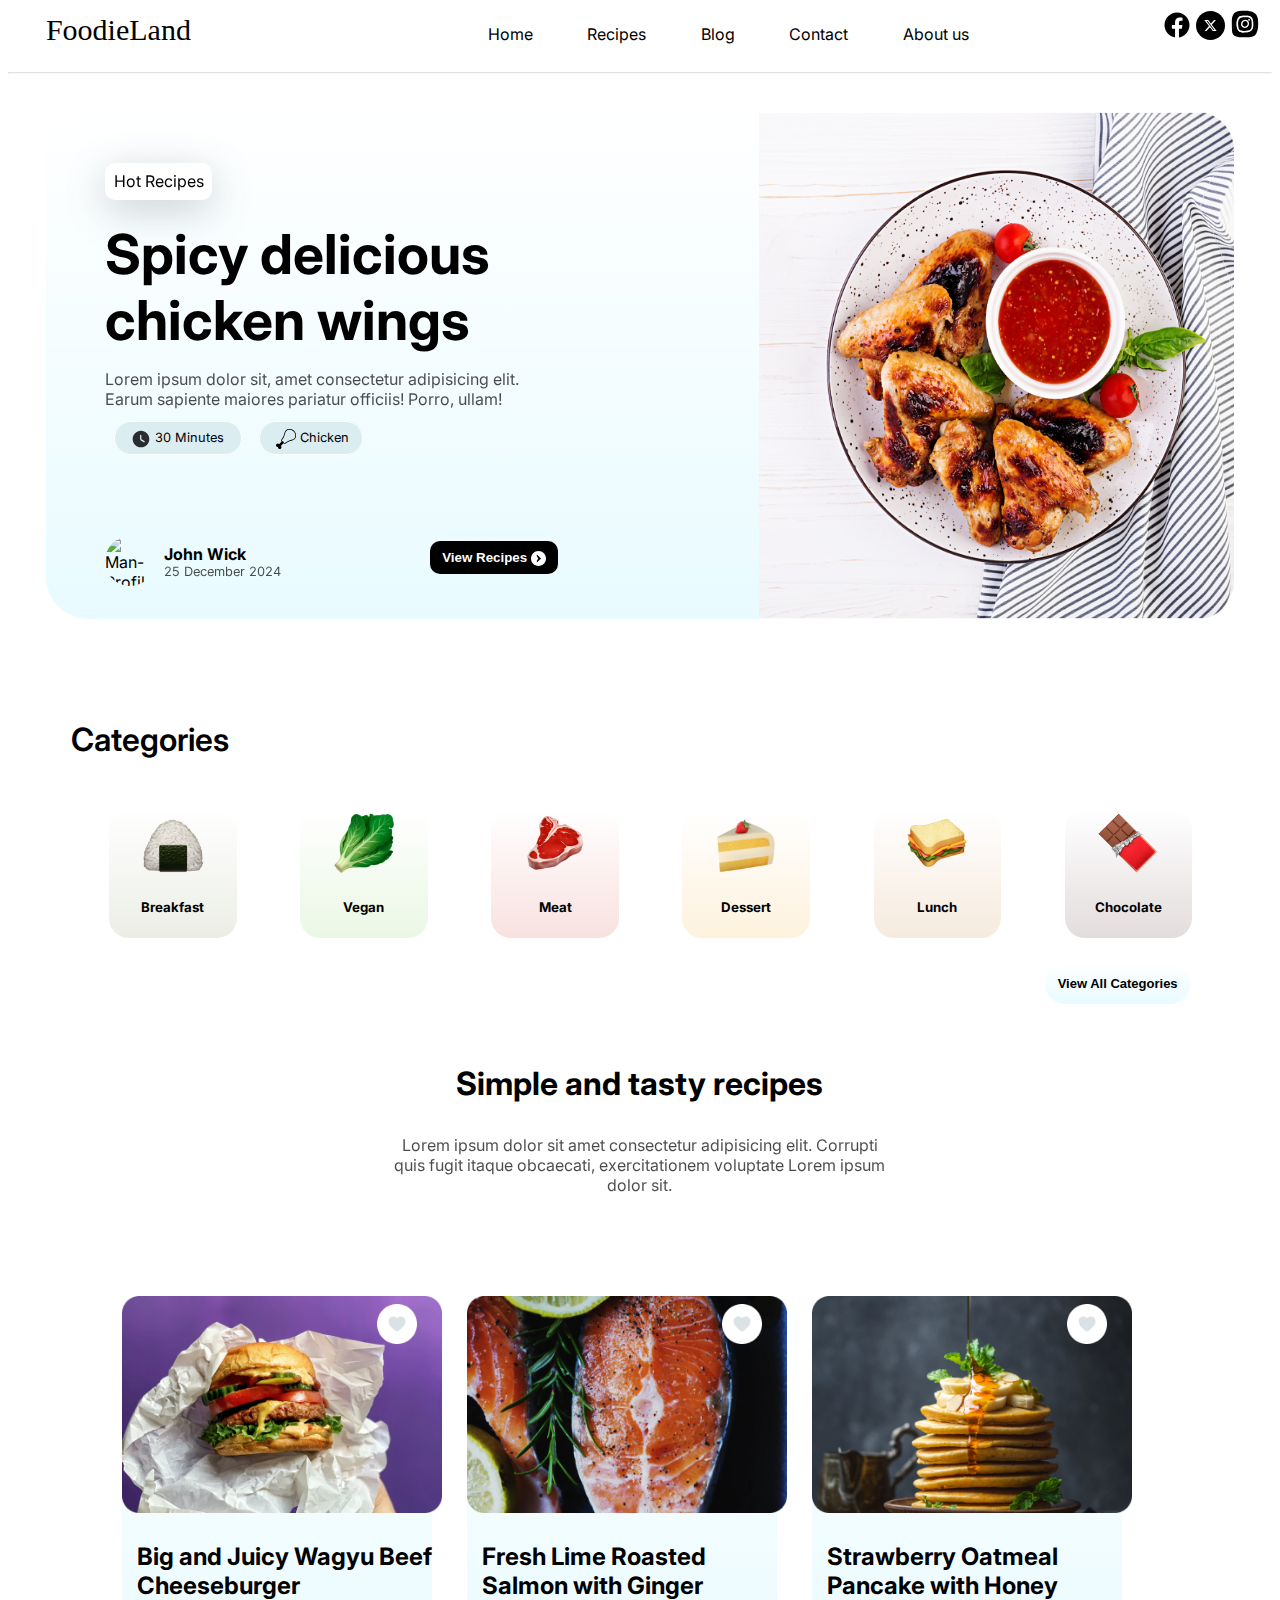
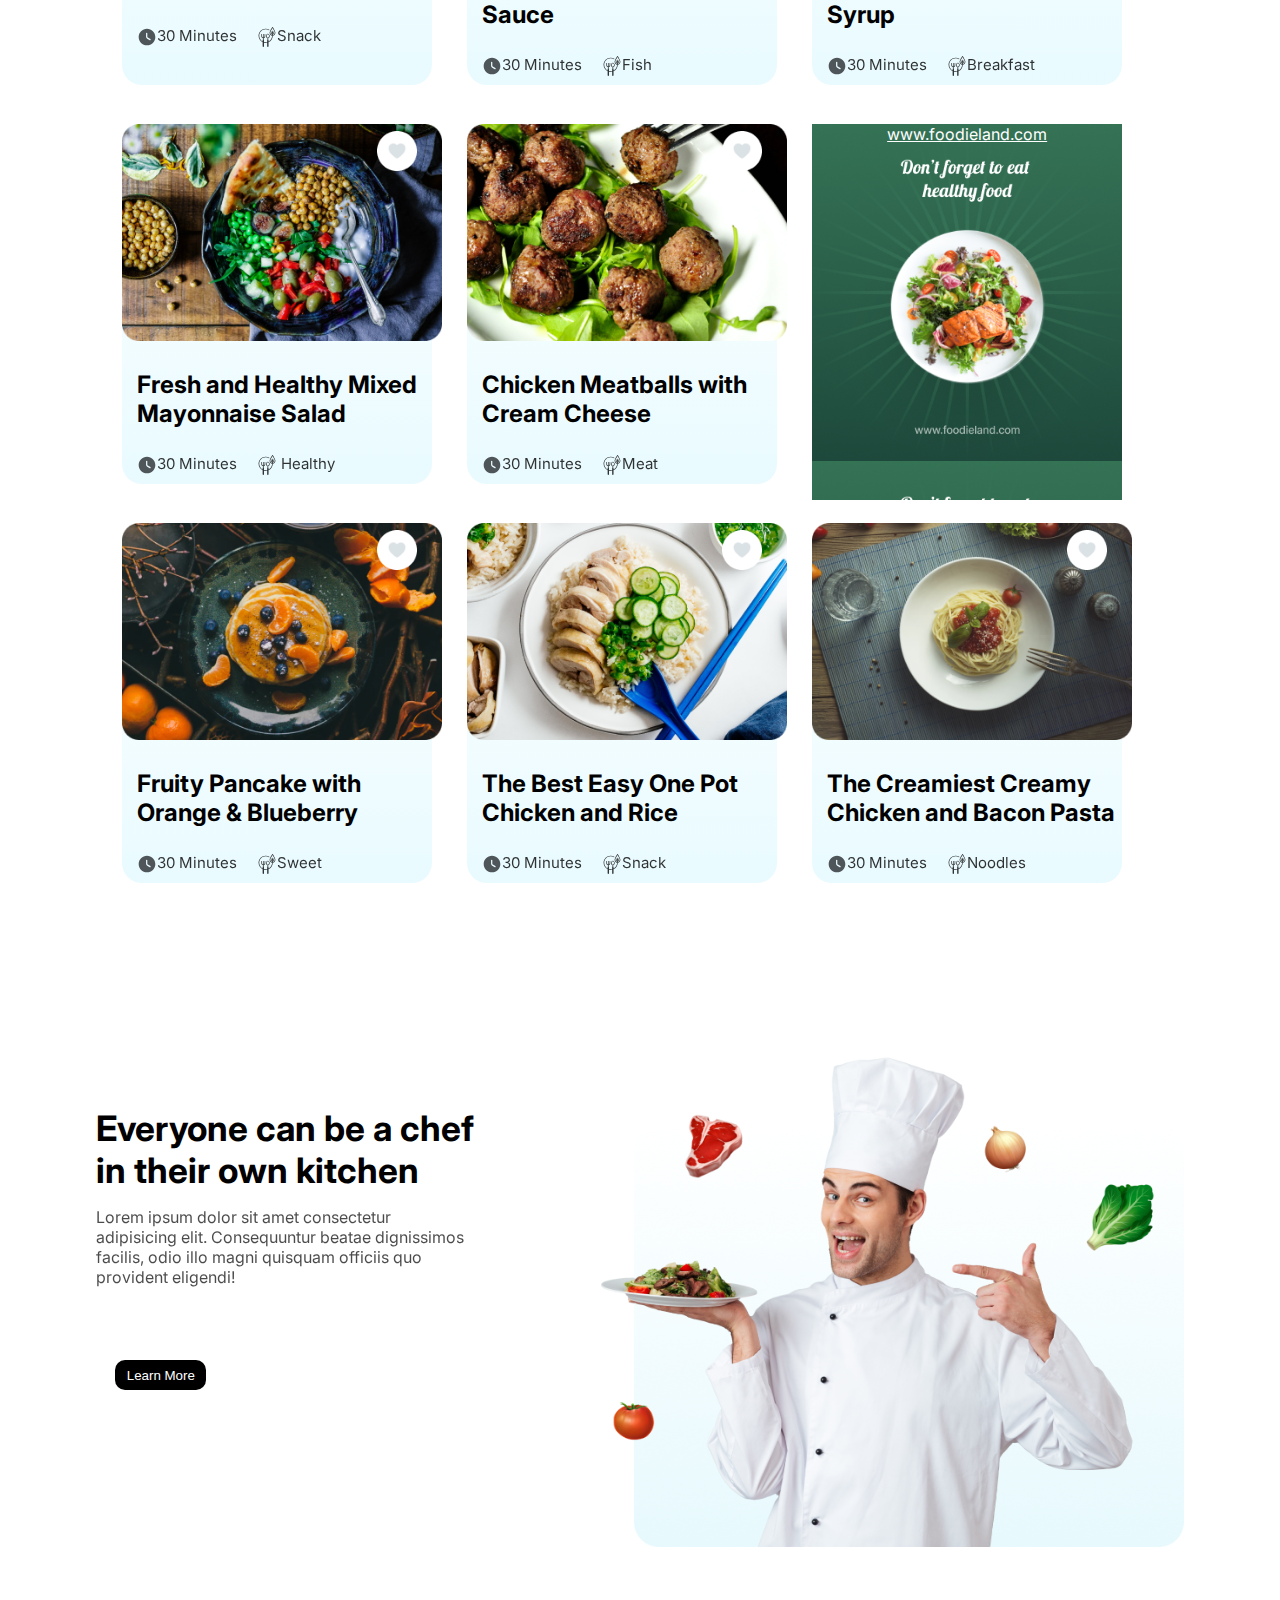
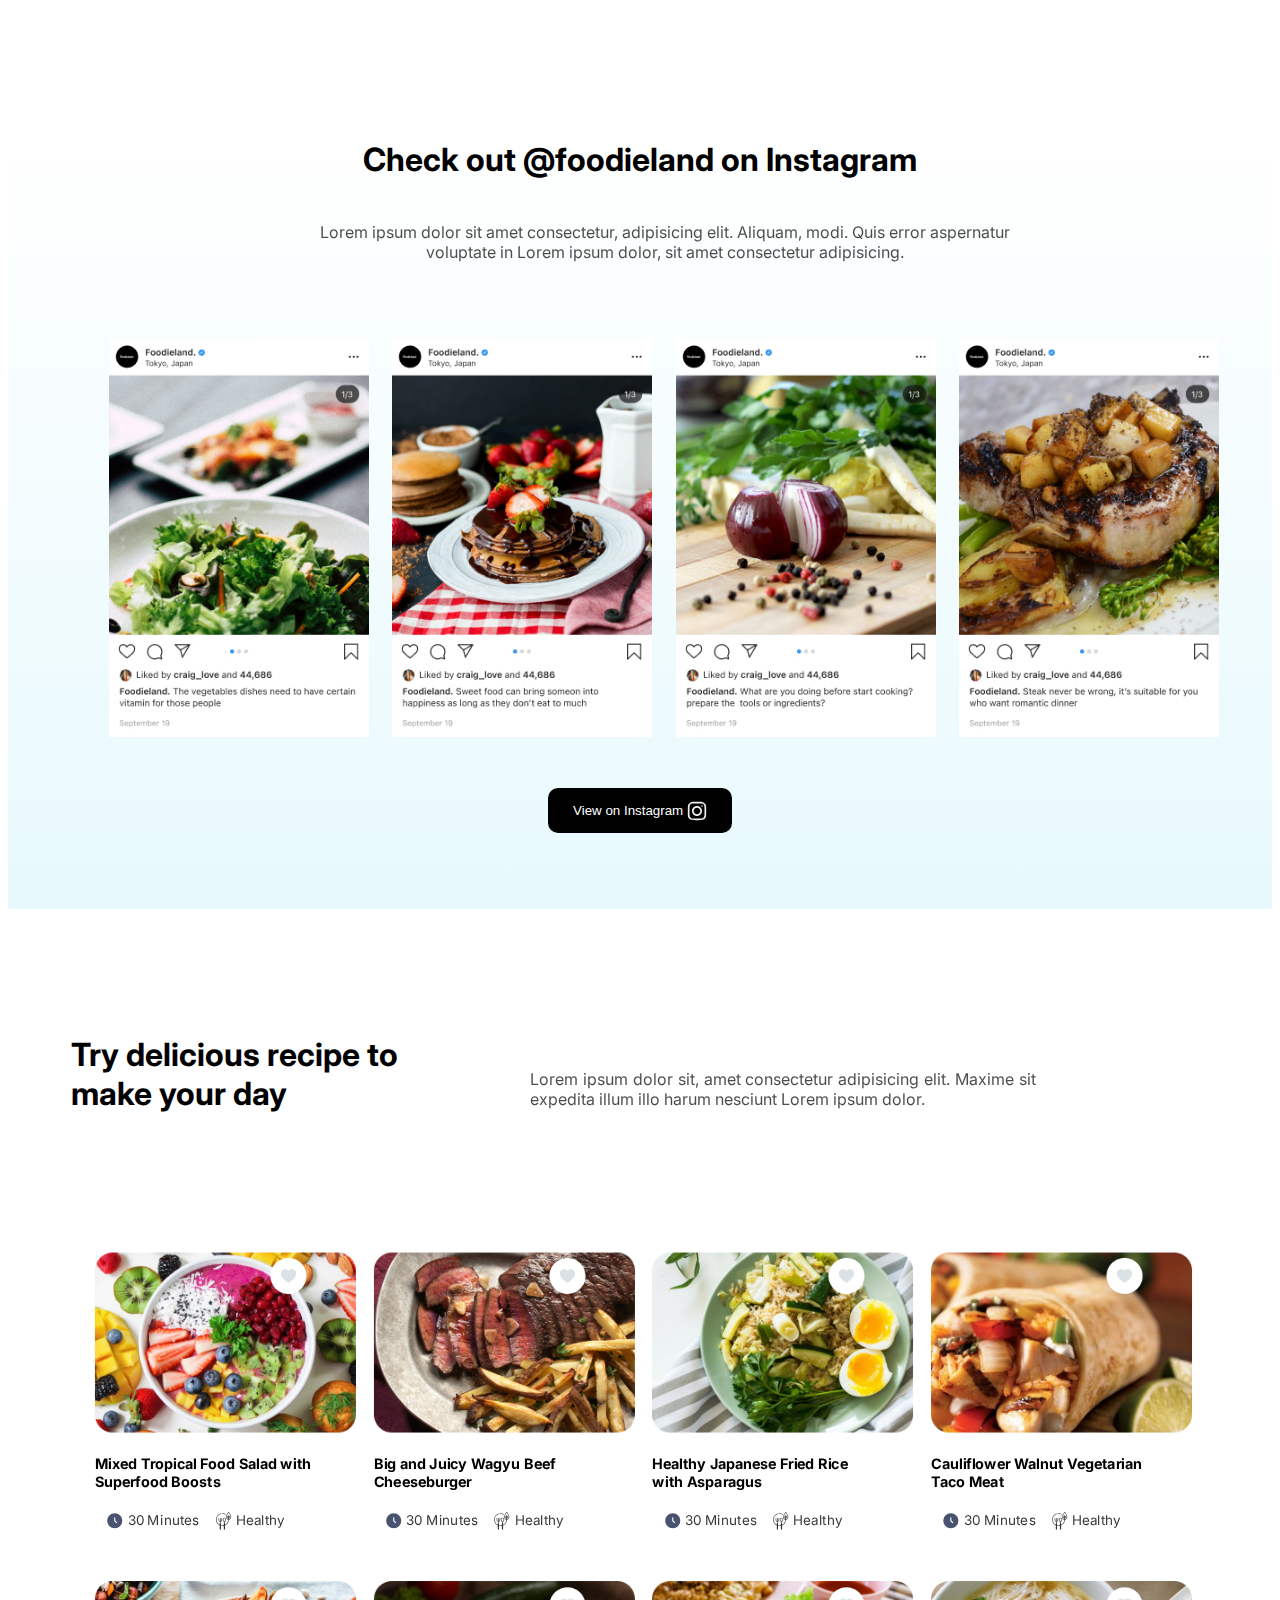
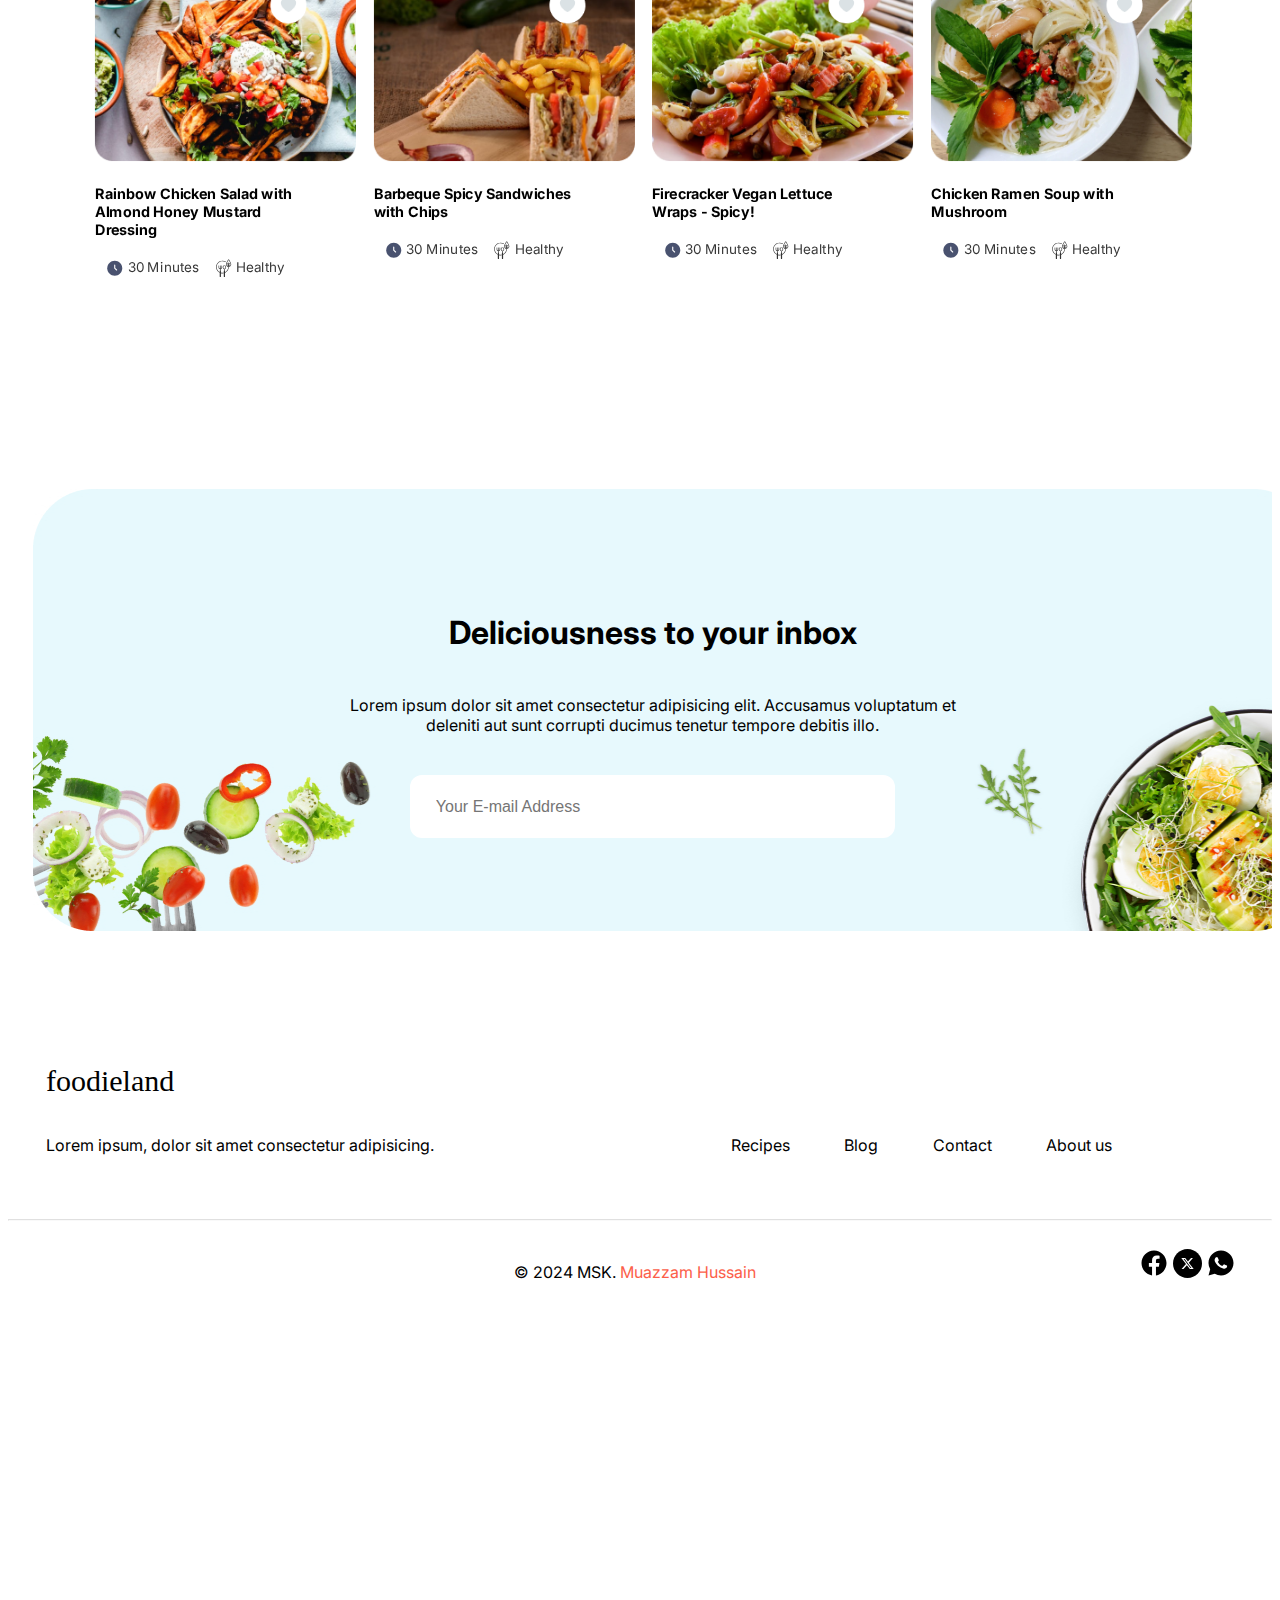
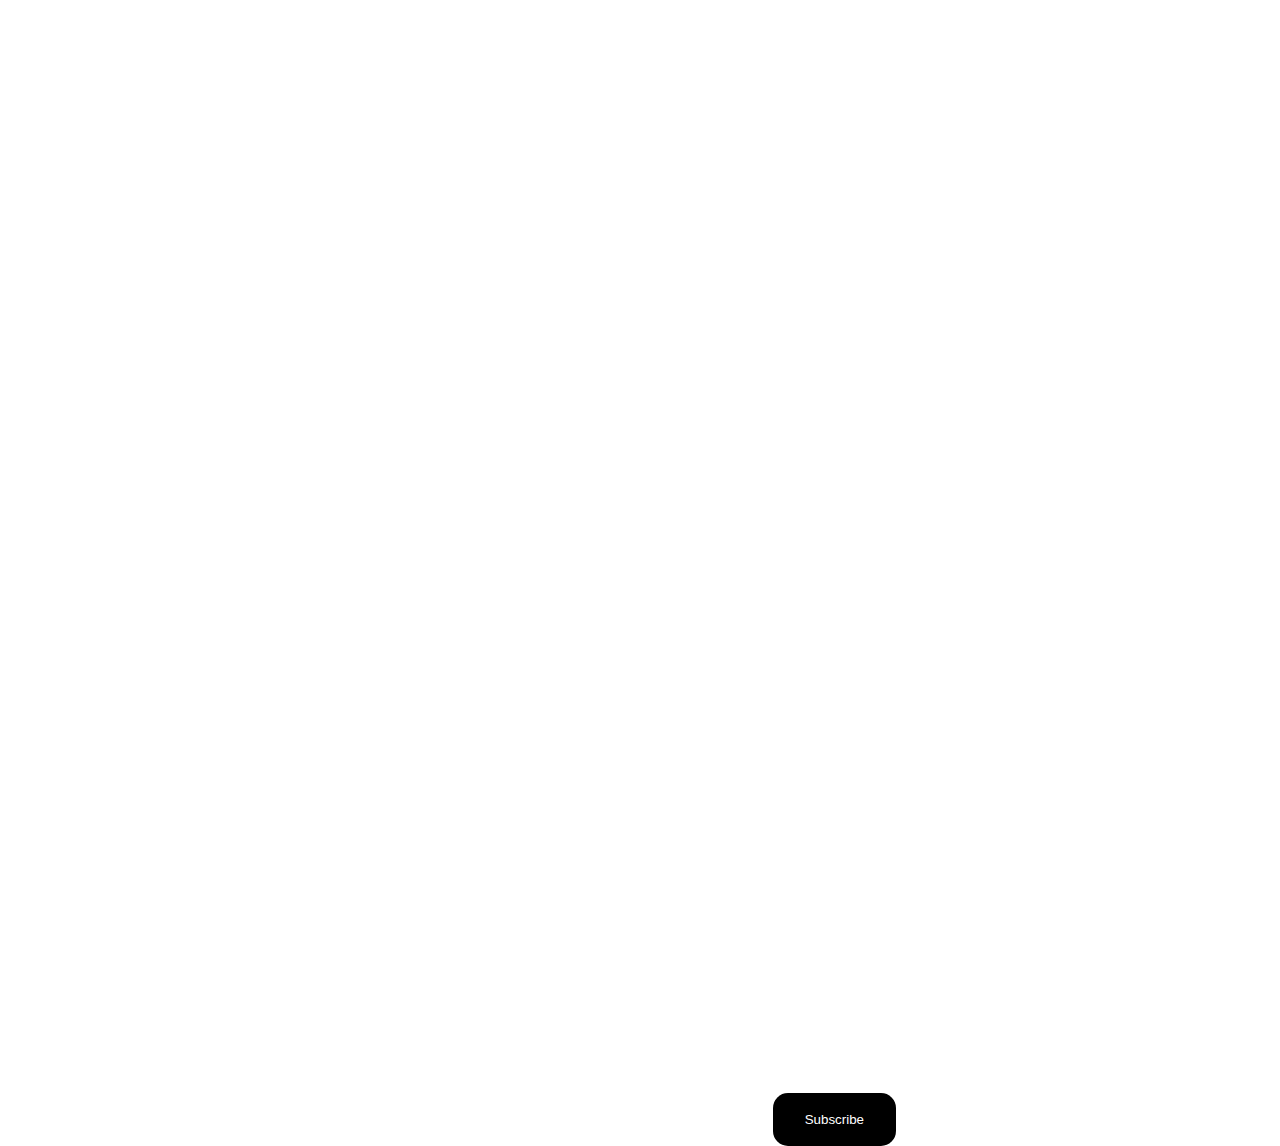
==== index.html @ b5e33d97 "Initial commit" ====
<!DOCTYPE html>
<html lang="en">
  <head>
    <meta charset="UTF-8" />
    <meta name="viewport" content="width=device-width, initial-scale=1.0" />
    <link rel="apple-touch-icon" sizes="180x180" href="Images/apple-touch-icon.png">
    <link rel="icon" type="image/png" sizes="32x32" href="Images/favicon-32x32.png">
    <link rel="icon" type="image/png" sizes="16x16" href="Images/favicon-16x16.png">
    <link rel="manifest" href="Images/site.webmanifest">
    <link rel="shortcut icon" href="Images/andro" type="image/x-icon">
    <link href="https://fonts.googleapis.com/css2?family=Inter:wght@400;700&display=swap" rel="stylesheet">
    <link rel="stylesheet" href="style.css" />
    <title>Foodie Land</title>
  </head>  
  <body>
    <header>
      <h3 class="webname">FoodieLand</h3>
      <nav>
        <ul>
          <li><a href="#">Home</a></li>
          <li><a href="#Recipes">Recipes</a></li>
          <li><a href="Blog">Blog</a></li>
          <li><a href="Contact">Contact</a></li>
          <li><a href="About">About us</a></li>
        </ul>
      </nav>
      <aside class="social_icons">
        <img src="Images/facebook-svgrepo-com.svg" alt="facebook-logo" width="30px" />
        <img src="Images/x-social-media-round-icon.svg" alt="x-logo" width="29px" />
        <img src="Images/instagram-svgrepo-com (1).svg" alt="instagram-logo" width="32px" />
      </aside>
    </header>
    <hr />
    <main>
      <!-- Hero Section -->
      <div class="main">
        <div class="maintext">
          <label class="hotrecipeslbl">Hot Recipes</label>
          <h1>Spicy delicious chicken wings</h1>
          <p>
            Lorem ipsum dolor sit, amet consectetur adipisicing elit. Earum sapiente maiores pariatur officiis! Porro, ullam!
          </p>
          <label class="btns">
            <img src="Images/clock-svgrepo-com.svg" alt="Clock-logo" width="20px" />30 Minutes
          </label>
          <label class="btns">
            <img src="Images/chicken-leg-icon.svg" alt="chicken-leg-logo" width="20px" />Chicken
          </label>
          <div class="profile">
            <img src="Images/vecteezy_portrait-of-happy-satisfied-handsome-young-man-standing-with_3492241.JPG" alt="Man-Profile" width="50px" />
            <div class="profile_text">
              <h6>John Wick</h6>
              <p>25 December 2024</p>
            </div>
          </div>
          <button class="viewbtn">
            View Recipes
            <img src="Images/chevron-direction-right-round-filled-icon.svg" alt="go" width="15px" />
          </button>
        </div>
          <img src="Images/Mask Group.png" alt="" width="40%" class="backimg" />
      </div>

      <!-- Categories Section -->
      <div class="categories">
        <h3>Categories</h3>
        <button>View All Categories</button>
        <div class="allcategories">
          <div class="breakfast">
           <img src="Images/breakfast.png" alt="" width="60px"/>
            <h5>Breakfast</h5>
         </div>
        <div class="vegan">
          <img src="Images/cauliflower.png" alt="" width="60px"/>
          <h5>Vegan</h5>
        </div>
        <div class="meat">
          <img src="Images/meat.png" alt="" width="60px"/>
          <h5>Meat</h5>
        </div>
        <div class="dessert">
          <img src="Images/cake.png" alt="" width="60px"/>
          <h5>Dessert</h5>
        </div>
        <div class="lunch">
          <img src="Images/sandwich.png" alt="" width="60px"/>
          <h5>Lunch</h5>
        </div>
        <div class="chocolate">
          <img src="Images/chocolate.png" alt="" width="60px"/>
          <h5>Chocolate</h5>
        </div>
        </div>
        
      </div>

      <!-- Simple Recipes Section -->
       <div class="simpletext">
         <h3>Simple and tasty recipes</h3>
         <p>
           Lorem ipsum dolor sit amet consectetur adipisicing elit. Corrupti quis fugit itaque obcaecati, exercitationem voluptate Lorem ipsum dolor sit.
         </p>
       </div>
      
      <div class="items">
        <div class="burger">
          <img src="Images/burger.png" alt="" width="320px"/>
          <img src="Images/not liked.png" alt="" class="like" id="like_img">
          <h5>Big and Juicy Wagyu Beef Cheeseburger</h5>
          <label class="btns">
            <img src="Images/clock-svgrepo-com.svg" alt="Clock-logo" width="20px" />30 Minutes
          </label>
          <label class="btns">
            <img src="Images/spoon-and-fork-on-a-plate-svgrepo-com.svg" alt="chicken-leg-logo" width="20px" />Snack
          </label>
        </div>
        <div class="fish">
          <img src="Images/salmon.png" alt="" width="320px"/>
          <img src="Images/not liked.png" alt="" class="like" id="like_img">
          <h5>Fresh Lime Roasted Salmon with Ginger Sauce</h5>
          <label class="btns">
            <img src="Images/clock-svgrepo-com.svg" alt="Clock-logo" width="20px" />30 Minutes
          </label>
          <label class="btns">
            <img src="Images/spoon-and-fork-on-a-plate-svgrepo-com.svg" alt="chicken-leg-logo" width="20px" />Fish
          </label>
        </div>
        <div class="cake">
          <img src="Images/honey cake.png" alt="" width="320px"/>
          <img src="Images/not liked.png" alt="" class="like" id="like_img">
          <h5>Strawberry Oatmeal Pancake with Honey Syrup</h5>
          <label class="btns">
            <img src="Images/clock-svgrepo-com.svg" alt="Clock-logo" width="20px" />30 Minutes
          </label>
          <label class="btns">
            <img src="Images/spoon-and-fork-on-a-plate-svgrepo-com.svg" alt="chicken-leg-logo" width="20px" />Breakfast
          </label>
        </div>
        <div class="salad">
          <img src="Images/mix salaad.png" alt="" width="320px"/>
          <img src="Images/not liked.png" alt="" class="like" id="like_img">
          <h5>Fresh and Healthy Mixed Mayonnaise Salad</h5>
          <label class="btns">
            <img src="Images/clock-svgrepo-com.svg" alt="Clock-logo" width="20px" />30 Minutes
          </label>
          <label class="btns">
            <img src="Images/spoon-and-fork-on-a-plate-svgrepo-com.svg" alt="chicken-leg-logo" width="20px" /> Healthy
          </label>
        </div>
        <div class="meatball">
          <img src="Images/meatballs.png" alt="" width="320px"/>
          <img src="Images/not liked.png" alt="" class="like" id="like_img">
          <h5>Chicken Meatballs with Cream Cheese</h5>
          <label class="btns">
            <img src="Images/clock-svgrepo-com.svg" alt="Clock-logo" width="20px" />30 Minutes
          </label>
          <label class="btns">
            <img src="Images/spoon-and-fork-on-a-plate-svgrepo-com.svg" alt="chicken-leg-logo" width="20px" />Meat
          </label>
        </div>
        <div class="diff">
          <a href="#">www.foodieland.com</a>
        </div>
        <div class="orange">
          <img src="Images/orange and blueberry.png" alt="" width="320px"/>
          <img src="Images/not liked.png" alt="" class="like" id="like_img">
          <h5>Fruity Pancake with Orange & Blueberry</h5>
          <label class="btns">
            <img src="Images/clock-svgrepo-com.svg" alt="Clock-logo" width="20px" />30 Minutes
          </label>
          <label class="btns">
            <img src="Images/spoon-and-fork-on-a-plate-svgrepo-com.svg" alt="chicken-leg-logo" width="20px" />Sweet
          </label>
        </div>
        <div class="rice">
          <img src="Images/rice.png" alt="" width="320px"/>
          <img src="Images/not liked.png" alt="" class="like" id="like_img">
          <h5>The Best Easy One Pot Chicken and Rice</h5>
          <label class="btns">
            <img src="Images/clock-svgrepo-com.svg" alt="Clock-logo" width="20px" />30 Minutes
          </label>
          <label class="btns">
            <img src="Images/spoon-and-fork-on-a-plate-svgrepo-com.svg" alt="chicken-leg-logo" width="20px" />Snack
          </label>
        </div>
        <div class="pasta">
          <img src="Images/pasta.png" alt="" width="320px"/>
          <img src="Images/not liked.png" alt="" class="like" id="like_img">
          <h5>The Creamiest Creamy Chicken and Bacon Pasta</h5>
          <label class="btns">
            <img src="Images/clock-svgrepo-com.svg" alt="Clock-logo" width="20px" />30 Minutes
          </label>
          <label class="btns">
            <img src="Images/spoon-and-fork-on-a-plate-svgrepo-com.svg" alt="chicken-leg-logo" width="20px" />Noodles
          </label>
        </div>
      </div>

      <!-- Chef Section -->
      <div class="chef">
        <div class="text">
          <h5>Everyone can be a chef in their own kitchen</h5>
        <p>
          Lorem ipsum dolor sit amet consectetur adipisicing elit. Consequuntur beatae dignissimos facilis, odio illo magni quisquam officiis quo provident eligendi!
        </p>
        <button>Learn More</button>
        </div>
        <div class="img">
          <img src="Images/Group 880.png" alt="" width="600px">
        </div>
      </div>

      <!-- Instagram Section -->
      <div class="instagram">
        <h4>Check out @foodieland on Instagram</h4>
        <p>
          Lorem ipsum dolor sit amet consectetur, adipisicing elit. Aliquam, modi. Quis error aspernatur voluptate in Lorem ipsum dolor, sit amet consectetur adipisicing.
        </p>
        <div class="posts">
          <img src="Images/Post.jpg" alt="" width="260px"/>
          <img src="Images/Post-1.jpg" alt="" width="260px" />
          <img src="Images/Post-2.jpg" alt=""  width="260px"/>
          <img src="Images/Post-3.jpg" alt=""  width="260px"/>
        </div>
        <button>
          View on Instagram
          <img src="Images/instagram-svgrepo-com.svg" alt="instagram-logo" width="20px" />
        </button>
      </div>

      <!-- Recipes Section -->
      <h3 class="tryrecipehead">Try delicious recipe to make your day</h3>
      <p class="tryrecipepara">
        Lorem ipsum dolor sit, amet consectetur adipisicing elit. Maxime sit expedita illum illo harum nesciunt Lorem ipsum dolor.
      </p>
      <div class="recipes" id="Recipes">
        <div class="tropical_salad">
          <img src="Images/mix tropical salad.png" alt="" />
          <img src="Images/not liked.png" alt="" class="like" id="like_img">
          <h4>Mixed Tropical Food Salad with Superfood Boosts</h4>
          <span>
            <img src="Images/clock-circle-svgrepo-com.svg" alt="" width="20px" /> 30 Minutes
          </span>
          <span>
            <img src="Images/spoon-and-fork-on-a-plate-svgrepo-com.svg" alt="" width="20px" /> Healthy
          </span>
        </div>
        <div class="tropical_salad">
          <img src="Images/wagyu beef.png" alt="" />
          <img src="Images/not liked.png" alt="" class="like" id="like_img">
          <h4>Big and Juicy Wagyu Beef Cheeseburger</h4>
          <span>
            <img src="Images/clock-circle-svgrepo-com.svg" alt="" width="20px" /> 30 Minutes
          </span>
          <span>
            <img src="Images/spoon-and-fork-on-a-plate-svgrepo-com.svg" alt="" width="20px" /> Healthy
          </span>
        </div>
        <div class="tropical_salad">
          <img src="Images/rice asparagus.png" alt="" />
          <img src="Images/not liked.png" alt="" class="like" id="like_img">
          <h4>Healthy Japanese Fried Rice with Asparagus</h4>
          <span>
            <img src="Images/clock-circle-svgrepo-com.svg" alt="" width="20px" /> 30 Minutes
          </span>
          <span>
            <img src="Images/spoon-and-fork-on-a-plate-svgrepo-com.svg" alt="" width="20px" /> Healthy
          </span>
        </div>
        <div class="tropical_salad">
          <img src="Images/vegetarian taco meat.png" alt="" />
          <img src="Images/not liked.png" alt="" class="like" id="like_img">
          <h4>Cauliflower Walnut Vegetarian Taco Meat</h4>
          <span>
            <img src="Images/clock-circle-svgrepo-com.svg" alt="" width="20px" /> 30 Minutes
          </span>
          <span>
            <img src="Images/spoon-and-fork-on-a-plate-svgrepo-com.svg" alt="" width="20px" /> Healthy
          </span>
        </div>
        <div class="tropical_salad">
          <img src="Images/chicken salad.png" alt="" />
          <img src="Images/not liked.png" alt="" class="like" id="like_img">
          <h4>Rainbow Chicken Salad with Almond Honey Mustard Dressing</h4>
          <span>
            <img src="Images/clock-circle-svgrepo-com.svg" alt="" width="20px" /> 30 Minutes
          </span>
          <span>
            <img src="Images/spoon-and-fork-on-a-plate-svgrepo-com.svg" alt="" width="20px" /> Healthy
          </span>
        </div>
        <div class="tropical_salad">
          <img src="Images/spicy sandwich.png" alt="" />
          <img src="Images/not liked.png" alt="" class="like" id="like_img">
          <h4>Barbeque Spicy Sandwiches with Chips </h4>
          <span>
            <img src="Images/clock-circle-svgrepo-com.svg" alt="" width="20px" /> 30 Minutes
          </span>
          <span>
            <img src="Images/spoon-and-fork-on-a-plate-svgrepo-com.svg" alt="" width="20px" /> Healthy
          </span>
        </div>
        <div class="tropical_salad">
          <img src="Images/vegan lettuce.png" alt="" />
          <img src="Images/not liked.png" alt="" class="like" id="like_img">
          <h4>Firecracker Vegan Lettuce Wraps - Spicy! </h4>
          <span>
            <img src="Images/clock-circle-svgrepo-com.svg" alt="" width="20px" /> 30 Minutes
          </span>
          <span>
            <img src="Images/spoon-and-fork-on-a-plate-svgrepo-com.svg" alt="" width="20px" /> Healthy
          </span>
        </div>
        <div class="tropical_salad">
          <img src="Images/soup mushroom.png" alt="" />
          <img src="Images/not liked.png" alt="" class="like" id="like_img">
          <h4>Chicken Ramen Soup with Mushroom </h4>
          <span>
            <img src="Images/clock-circle-svgrepo-com.svg" alt="" width="20px" /> 30 Minutes
          </span>
          <span>
            <img src="Images/spoon-and-fork-on-a-plate-svgrepo-com.svg" alt="" width="20px" /> Healthy
          </span>
        </div>
      </div>

      <!-- Inbox Section -->
      <div class="inbox">
        <h4>Deliciousness to your inbox</h4>
        <p>
          Lorem ipsum dolor sit amet consectetur adipisicing elit. Accusamus voluptatum et deleniti aut sunt corrupti ducimus tenetur tempore debitis illo.
        </p>
        <input type="email" name="" id="" placeholder="Your E-mail Address"/>
        <button>Subscribe</button>
      </div>
    </main>
    <footer>
      <h5>foodieland</h5>
      <br>
      <p>Lorem ipsum, dolor sit amet consectetur adipisicing.</p>
      <nav>
        <ul>
          <li><a href="">Recipes</a></li>
          <li><a href="">Blog</a></li>
          <li><a href="">Contact</a></li>
          <li><a href="">About us</a></li>
        </ul>
      </nav>
    </footer>
    <hr>
    <div class="end">
      <p>&copy; 2024 MSK. <strong>Muazzam Hussain</strong></p>
      <div class="social_icons_end">
        <img src="Images/facebook-svgrepo-com.svg" alt="facebook-logo" width="30px" />
        <img src="Images/x-social-media-round-icon.svg" alt="x-logo" width="29px" />
        <img src="Images/whatsapp-fill-svgrepo-com.svg" alt="whatsapp-logo" width="30px" />
      </div>
    </div>

    <script src="script.js"></script>

  </body>
</html>
---- style.css ----
html{
    margin: 0 auto;
    font-family: 'Inter';
}

header{
    display: inline;
} 

header .webname{
    font-family: 'Lobster';
    font-size: 30px;
    font-weight: normal;
    margin: 3%;
    display: inline;
}
nav{
    display: inline;
}
nav ul{
    list-style: none;
    display: inline;
    justify-content: space-evenly;
    width: 40%;
    margin-left: 15%;
}
nav ul li{
    display: inline;
    margin: 2%;
}
nav ul li a{ 
    font-family: 'Inter';
    color: black;
    text-decoration: none;
}
.social_icons{
    display: inline;
    margin-top: 2%;
    margin-left: 13%;
}
hr{
    margin: 2% 0;
    opacity: 0.3;
}
.main{
    display: flex;
    background: linear-gradient(0deg,#e0f9ffb8, #E7F9FD00);
    border-radius: 42px;
    margin: 3%;
}
.maintext{
    padding: 5% 0 0 5%;
    margin-right: 20%;
    width: 40%;
}
.hotrecipeslbl{
    padding: 2%;
    border-radius: 10px;
    background-color: #FFFFFF;
    filter: drop-shadow(0px 10px 20px #2940463d);
}
.main h1{
    font-size: 55px;
    margin: 7% 0 0 0;
}
.main p{
    opacity: 0.7;
}
.main .btns{
    font-size: 80%;
    background-color: #DBEDF1;
    padding: 2% 3%;
    margin: 2%;
    border: solid 1px #FFFFFF;
    border-radius: 20px;
}
.main .btns img{
    vertical-align: middle;
    margin: 1%;
}
.main .profile{
    display: flex;
    align-items: center;
    margin-top: 20%;
    width: 40%;
}
.profile_text{
    display: flex;
    flex-direction: column;
    gap: 0;
}
.profile img{
    border-radius: 50%;
    width: 50px;
    height: 50px;
    object-fit: cover;
}
.profile_text h6{
    font-size: 100%;
    margin: 0 8%;
}
.profile_text p{
    margin: 0 8%;
    width: 150%;
    font-size: 80%;
}
.viewbtn{
    position: relative;
    bottom: 10%;
    left: 78%;
    padding: 2% 3%;
    color: #FFFFFF;
    background-color: black;
    font-weight: bold;
    border: none;
    border-radius: 10px;
}
.viewbtn img{
    vertical-align: middle;
    filter: invert();
}

.backimg{
    width: 40%;
}
.categories h3{
    margin: 5% 0 2% 5%;
    font-size: 200%;
    font-weight: 600;
    display: inline-block;
}
.categories button{
    padding: 1%;
    position: absolute;
    top: 107%;
    right: 7%;
    background: linear-gradient(0deg,#e0f9ffb8, #E7F9FD00);
    border: none;
    border-radius: 20px;
    font-size: small;
    font-weight: bold;
}
.allcategories{
    margin: 2% 8%;
    display: grid;
    grid-template-columns: 12% 12% 12% 12% 12% 12% ;
    column-gap: 6%;
}

.allcategories .breakfast{
    padding: 0;
    padding-top: 3%;
    text-align: center;
    background: linear-gradient(0deg,#70824623, #70824600);
    border-radius: 20px;
    &:hover{
        border: 2px solid rgb(185, 185, 185);
        cursor:pointer;
    }
}
.allcategories .vegan{
    padding: 0;
    padding-top: 3%;
    text-align: center;
    background: linear-gradient(0deg,#6CC63F23, #6CC63F00);
    border-radius: 20px;
    &:hover{
        border: 2px solid rgb(185, 185, 185);
        cursor:pointer;
    }
}
.allcategories .meat{
    padding: 0;
    padding-top: 3%;
    text-align: center;
    background: linear-gradient(0deg,#CC261B23, #CC261B00);
    border-radius: 20px;
    &:hover{
        border: 2px solid rgb(185, 185, 185);
        cursor:pointer;
    }
}
.allcategories .dessert{
    padding: 0;
    padding-top: 3%;
    text-align: center;
    background: linear-gradient(0deg,#F09E0023, #F09E0000);
    border-radius: 20px;
    &:hover{
        border: 2px solid rgb(185, 185, 185);
        cursor:pointer;
    }
}
.allcategories .lunch{
    padding: 0;
    padding-top: 3%;
    text-align: center;
    background: linear-gradient(0deg,#b96a0a23, #b96a0a00);
    border-radius: 20px;
    &:hover{
        border: 2px solid rgb(185, 185, 185);
        cursor:pointer;
    }
}
.allcategories .chocolate{
    padding: 0;
    padding-top: 3%;
    text-align: center;
    background: linear-gradient(0deg,#37000023, #37000000);
    border-radius: 20px;
    &:hover{
        border: 2px solid rgb(185, 185, 185);
        cursor:pointer;
    }
}
.simpletext{
    margin: 10% 0 8% 30%;
    width: 40%;
    text-align: center;
}
.simpletext h3{
    font-size: 200%;
}
.simpletext p{
    opacity: 0.7;
}
.items{
    display: grid;
    grid-template-columns: 27% 27% 27%;
    column-gap: 3%;
    row-gap: 2%;
    margin-left: 9%;
}
.items h5{
    font-size: 150%;
    padding-left: 5%;
    margin: 8% 0;
}
.like {
    position: absolute;
    top: 2%; /* Adjust to control the vertical offset */
    right: 5%; /* Adjust to control the horizontal offset */
    width: 40px; /* Adjust size of the "like" image */
    cursor: pointer; /* Optional: Adds a pointer cursor */
  }
.items .burger{
    background: linear-gradient(0deg,#e0f9ffb8, #E7F9FD00);
    padding-bottom: 3%;
    border-radius: 20px;
    margin-bottom: 5%;
    position: relative;
}
.items .fish{
    background: linear-gradient(0deg,#e0f9ffb8, #E7F9FD00);
    padding-bottom: 3%;
    border-radius: 20px;
    margin-bottom: 5%;
    position: relative;
}
.items .cake{
    background: linear-gradient(0deg,#e0f9ffb8, #E7F9FD00);
    padding-bottom: 3%;
    border-radius: 20px;
    margin-bottom: 5%;
    position: relative;
}
.items .salad{
    background: linear-gradient(0deg,#e0f9ffb8, #E7F9FD00);
    padding-bottom: 3%;
    border-radius: 20px;
    margin-bottom: 5%;
    position: relative;
}
.items .meatball{
    background: linear-gradient(0deg,#e0f9ffb8, #E7F9FD00);
    padding-bottom: 3%;
    border-radius: 20px;
    margin-bottom: 5%;
    position: relative;
}
.items .diff{
    background-image: url(Images/Ads.png);
    background-size: 100%;
    padding-bottom: 3%;
    text-align: center;
    vertical-align: baseline;
}
.items .diff a{
    color: white;
}
.items .orange{
    background: linear-gradient(0deg,#e0f9ffb8, #E7F9FD00);
    padding-bottom: 3%;
    border-radius: 20px;
    margin-bottom: 5%;
    position: relative;
}
.items .rice{
    background: linear-gradient(0deg,#e0f9ffb8, #E7F9FD00);
    padding-bottom: 3%;
    border-radius: 20px;
    margin-bottom: 5%;
    position: relative;
}
.items .pasta{
    background: linear-gradient(0deg,#e0f9ffb8, #E7F9FD00);
    padding-bottom: 3%;
    border-radius: 20px;
    margin-bottom: 5%;
    position: relative;
}
.items label{
    font-size: 15px;
    opacity: 0.8;
}
.items label img{
    vertical-align: middle;
    padding-left: 5%;
}
.chef{
    display: flex;
    margin: 15% 7%;
}
.chef .text{
    width: 40%;
    margin-top: 6%;
}
.chef .text h5{
    font-size: 220%;
    margin: 0 0 4% 0;
}
.chef .text p{
    opacity: 0.7;
}
.chef .text button{
    margin: 15% 0 0 5%;
    padding: 2% 3%;
    color: #FFFFFF;
    background-color: black;
    border: none;
    border-radius: 10px;
    &:hover{
        cursor: pointer;
        background-color: #E32929;
    }
}
.chef .img{
    margin-left: 10%;
}
.instagram{
    text-align: center;
    background: linear-gradient(0deg, #E7F9FD,#E7F9FD00);
}
.instagram h4{
    font-size: 200%;
}
.instagram p{
    width: 60%;
    opacity: 0.7;
    margin-left: 22%;
    margin-bottom: 6%;
}
.instagram .posts{
    margin-left: 8%;
    display: flex;
    gap: 2%;
    margin-bottom: 4%; 
}
.instagram button{
    padding: 1% 2%;
    color: #FFFFFF;
    background-color: black;
    border: none;
    border-radius: 10px;
    margin-bottom: 6%;
}
.instagram button img{
    filter: invert();
    vertical-align: middle;
}
.tryrecipehead{
    font-size: 200%;
    margin: 10% 6% 8% 5%;
    width: 30%;
    display: inline-block;
}
.tryrecipepara{
    width: 40%;
    display: inline-block;
    opacity: 0.7;
    text-align: justify;
}
.recipes{
    display: grid;
    grid-template-columns: 20% 20% 20% 20%;
    column-gap: 5%;
    margin-left: 2%;
    scale: 0.9;
}
.tropical_salad{
    padding-bottom: 3%;
    border-radius: 20px;
    margin-bottom: 20%;
    position: relative;
}
.recipes span{
    font-size: 15px;
    opacity: 0.8;
    margin-bottom: 30%; 
}
.recipes span img{
    vertical-align: middle;
    padding-left: 5%;
}
.inbox{
    margin-left: 2%;
    margin-bottom: 10%;
    text-align: center;
    background-image: url(Images/Mask\ Group.jpg);
    background-repeat: no-repeat;
}
.inbox h4{
    font-size: 200%;
    margin-top: 10%;
    padding-top: 10%;
}
.inbox p{
    width: 50%;
    margin-left: 25%;
}
.inbox input{
    padding: 1.8% 2.1%;
    font-size: 100%;
    margin-top: 2%;
    width: 35%;
    border-radius: 12px;
    border: none;
    margin-bottom: 8%;
}
.inbox button{
    padding: 1.5% 2.5%;
    color: #FFFFFF;
    background-color: black;
    border: none;
    border-radius: 15px;
    position: absolute;
    top: 832.5%;
    right: 30%;
    margin-bottom: 20%;
}
footer h5{
    font-family: 'Lobster';
    font-size: 30px;
    font-weight: normal;
    margin: 3%;
    margin-top: 9%;
    display: inline;
}
footer p{
    margin: 3%;
    display: inline-block;
}
.end p{
    margin-left: 40%;
    text-align: center;
    display: inline-block;
}
.end p strong{
    font-weight: normal;
    color: #fc5e49;
}
.social_icons_end{
    display: inline;
    margin-top: 2%;
    margin-left: 30%;
}

button:hover{
    cursor: pointer;
    background-color: #E32929;
}
a:hover{
    text-decoration: underline;
}
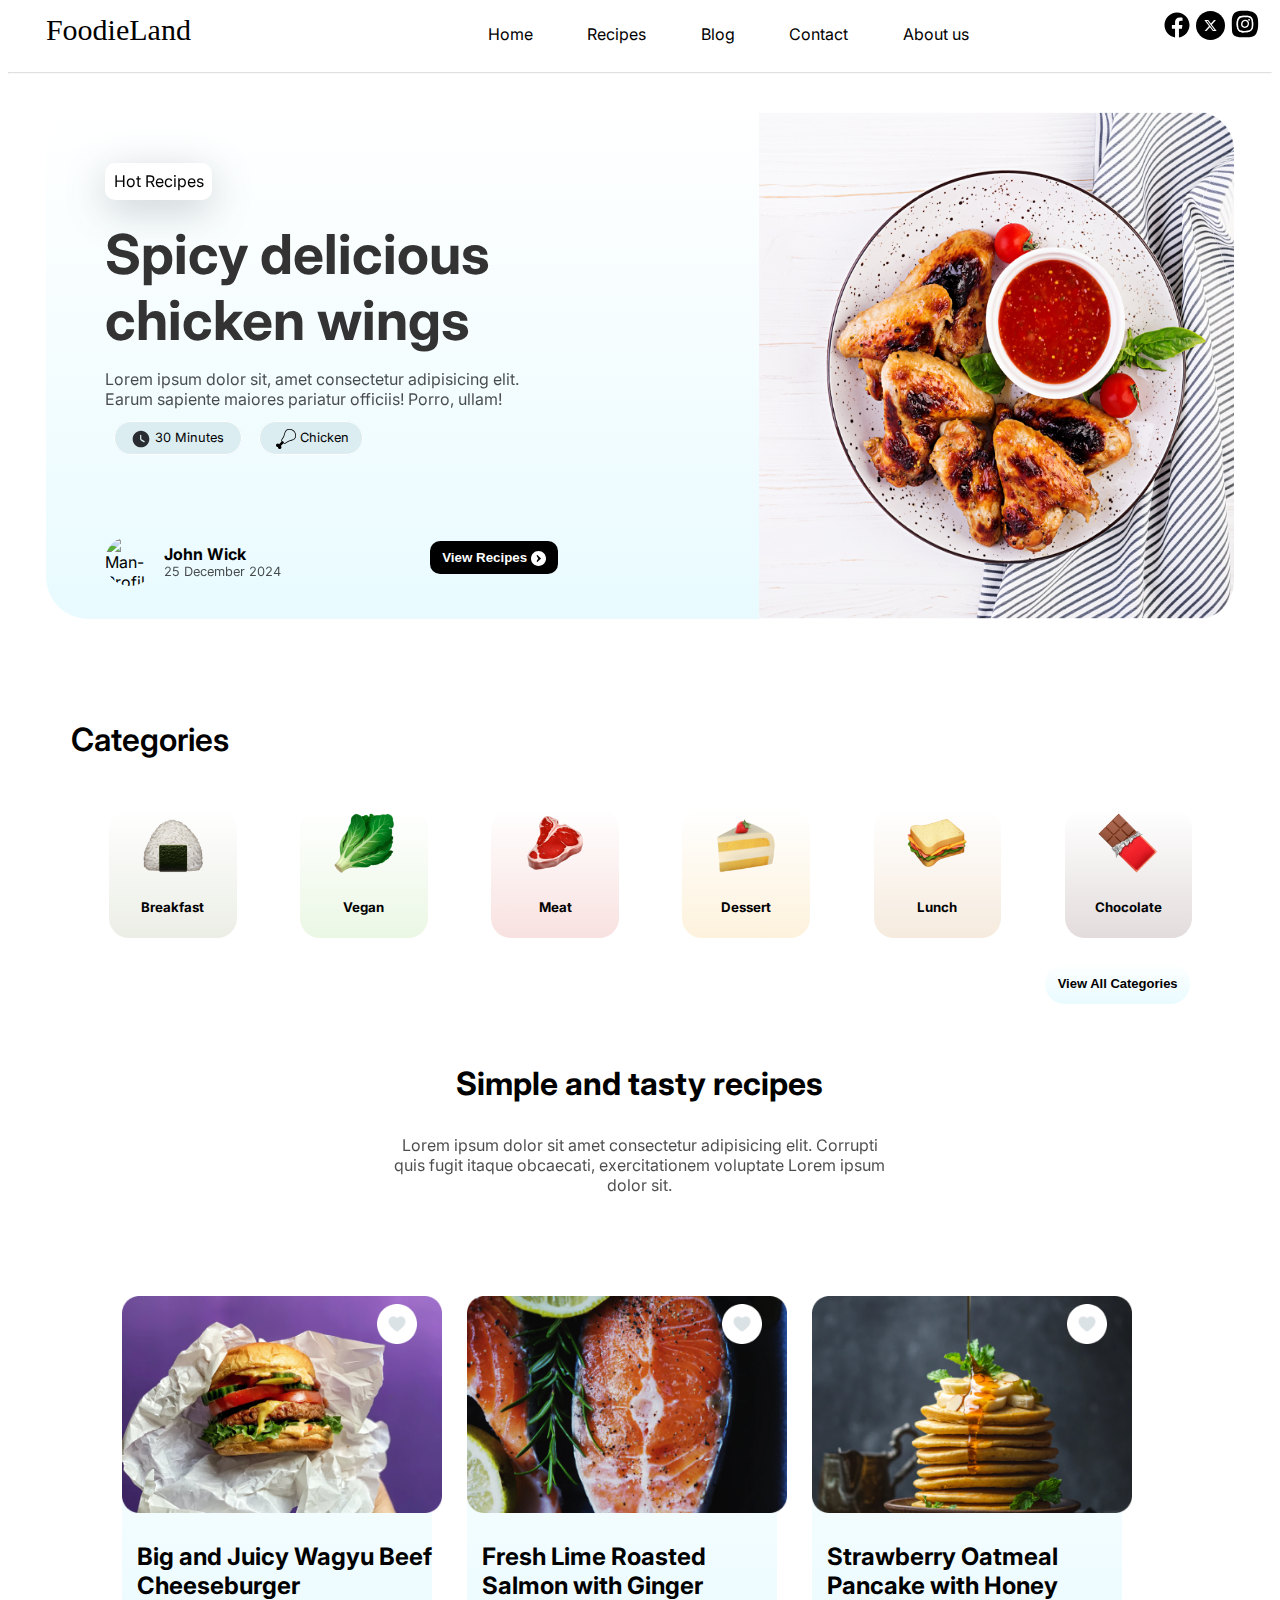
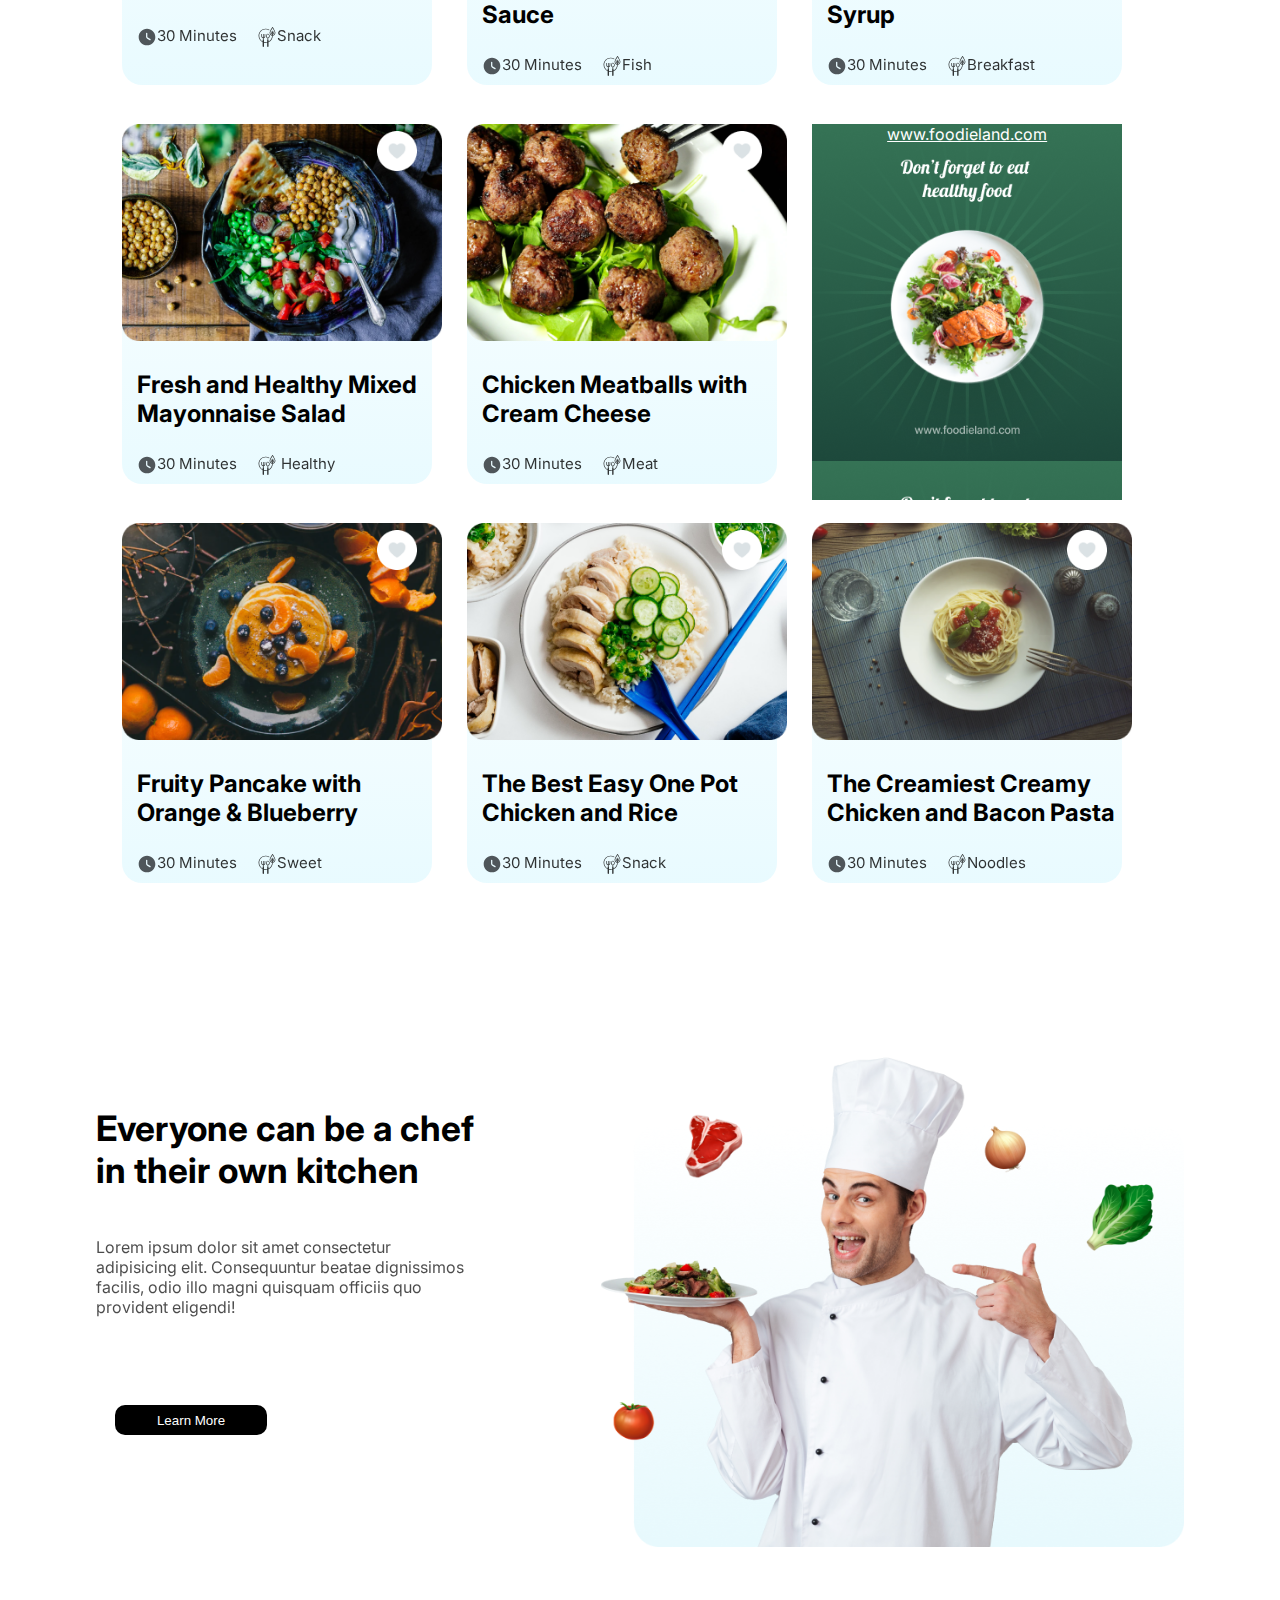
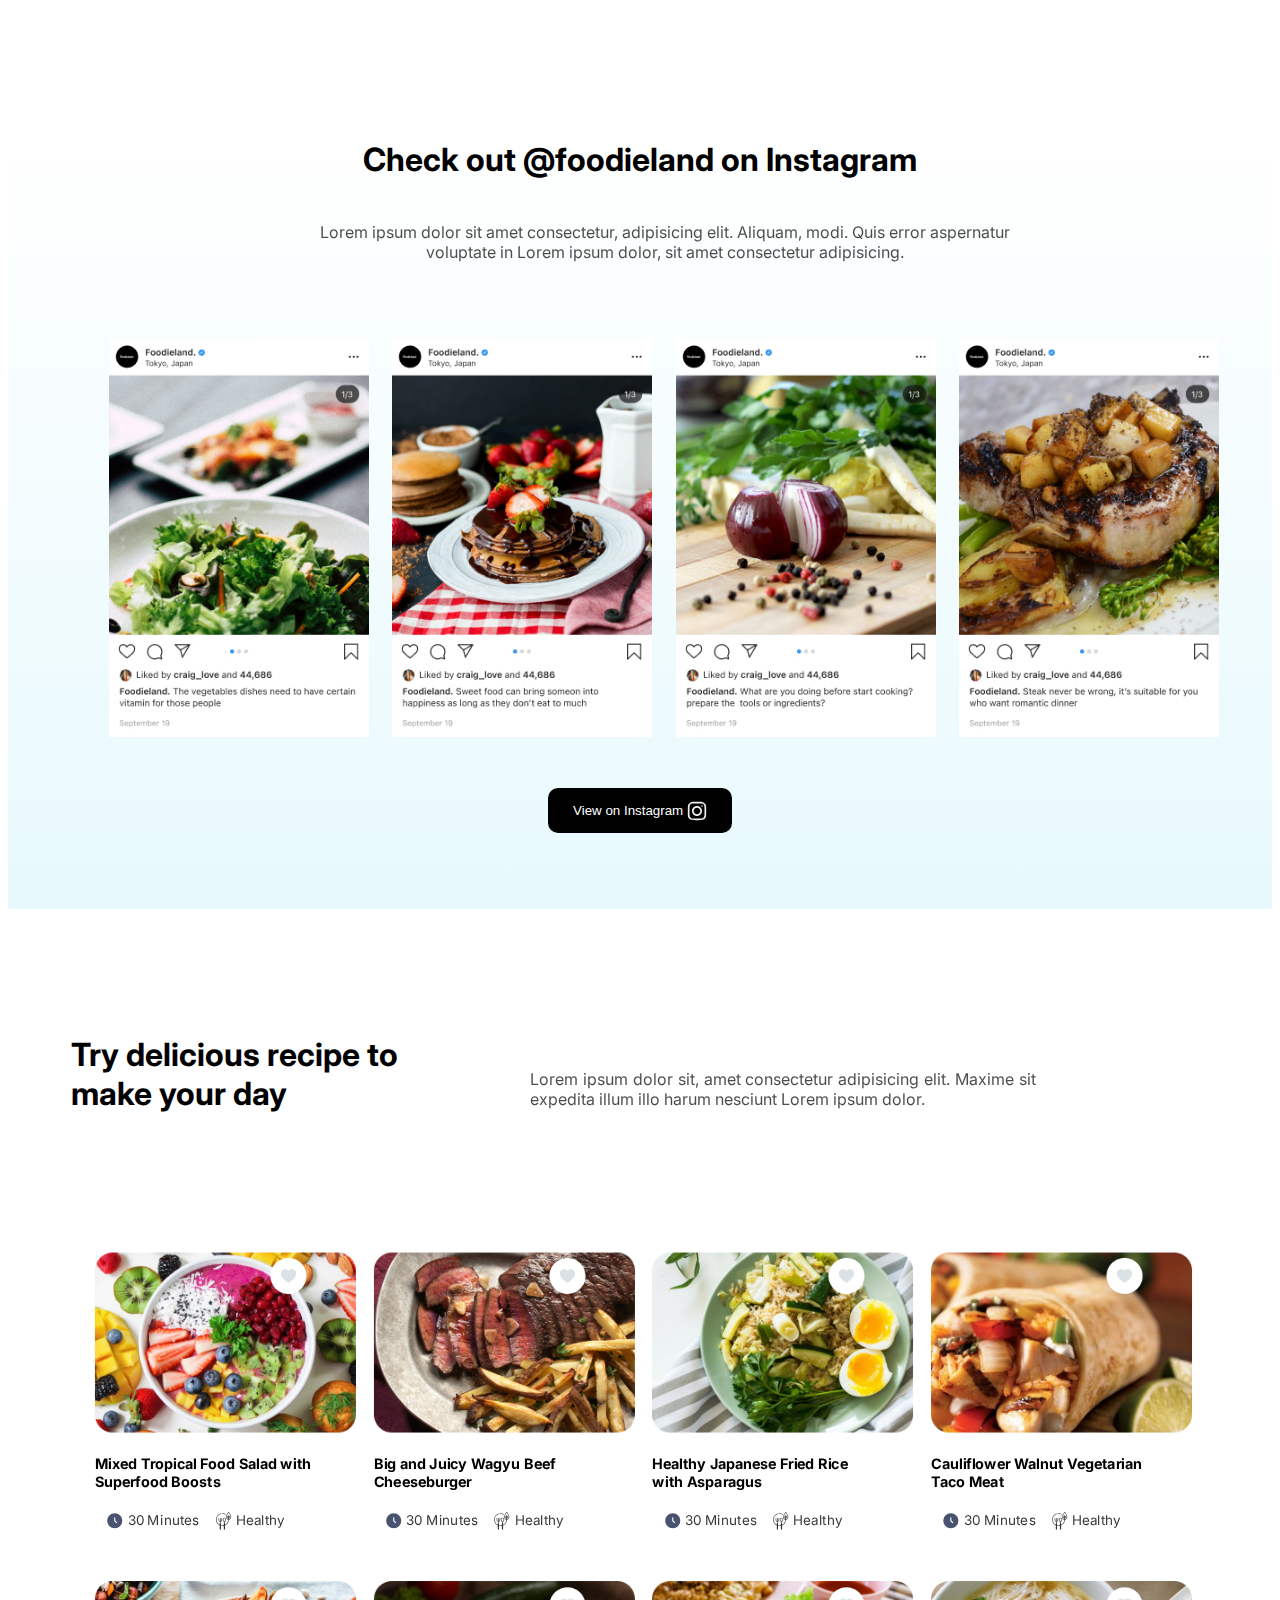
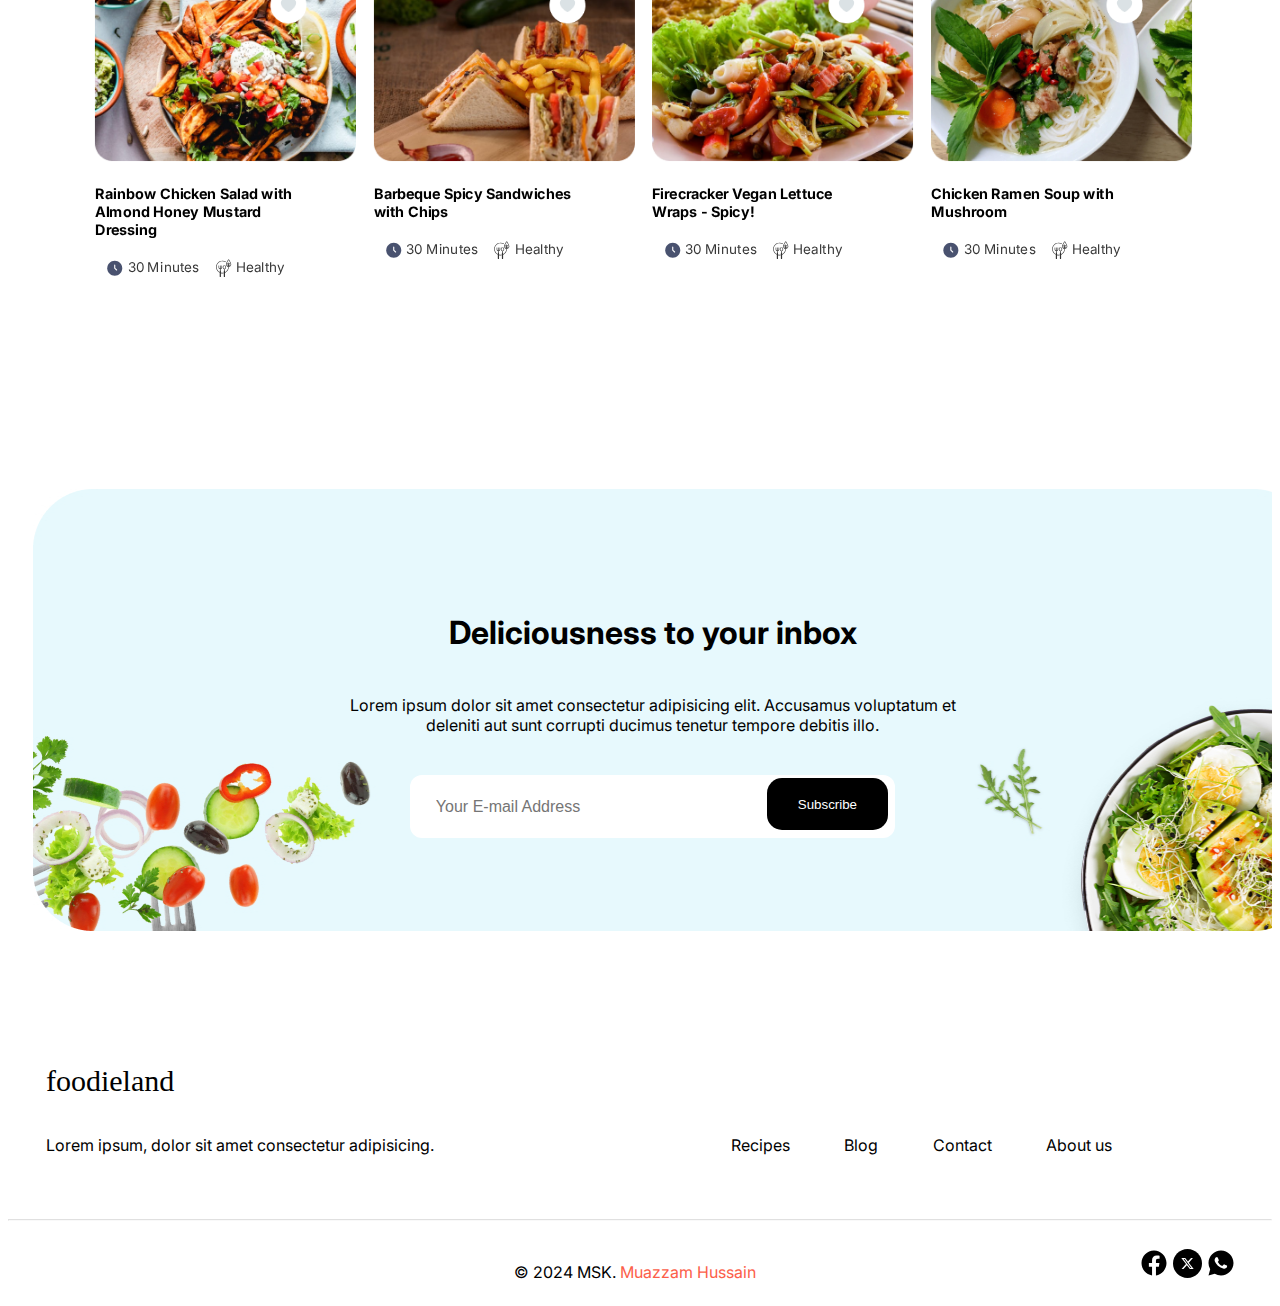
==== commit e6bab099: "2 other webpages added" ====
--- a/index.html
+++ b/index.html
@@ -3,15 +3,32 @@
   <head>
     <meta charset="UTF-8" />
     <meta name="viewport" content="width=device-width, initial-scale=1.0" />
-    <link rel="apple-touch-icon" sizes="180x180" href="Images/apple-touch-icon.png">
-    <link rel="icon" type="image/png" sizes="32x32" href="Images/favicon-32x32.png">
-    <link rel="icon" type="image/png" sizes="16x16" href="Images/favicon-16x16.png">
-    <link rel="manifest" href="Images/site.webmanifest">
-    <link rel="shortcut icon" href="Images/andro" type="image/x-icon">
-    <link href="https://fonts.googleapis.com/css2?family=Inter:wght@400;700&display=swap" rel="stylesheet">
+    <link
+      rel="apple-touch-icon"
+      sizes="180x180"
+      href="Images/apple-touch-icon.png"
+    />
+    <link
+      rel="icon"
+      type="image/png"
+      sizes="32x32"
+      href="Images/favicon-32x32.png"
+    />
+    <link
+      rel="icon"
+      type="image/png"
+      sizes="16x16"
+      href="Images/favicon-16x16.png"
+    />
+    <link rel="manifest" href="Images/site.webmanifest" />
+    <link rel="shortcut icon" href="Images/andro" type="image/x-icon" />
+    <link
+      href="https://fonts.googleapis.com/css2?family=Inter:wght@400;700&display=swap"
+      rel="stylesheet"
+    />
     <link rel="stylesheet" href="style.css" />
     <title>Foodie Land</title>
-  </head>  
+  </head>
   <body>
     <header>
       <h3 class="webname">FoodieLand</h3>
@@ -19,345 +36,542 @@
         <ul>
           <li><a href="#">Home</a></li>
           <li><a href="#Recipes">Recipes</a></li>
-          <li><a href="Blog">Blog</a></li>
-          <li><a href="Contact">Contact</a></li>
+          <li><a href="blog.html">Blog</a></li>
+          <li><a href="contact_form.html" target="_blank">Contact</a></li>
           <li><a href="About">About us</a></li>
         </ul>
       </nav>
       <aside class="social_icons">
-        <img src="Images/facebook-svgrepo-com.svg" alt="facebook-logo" width="30px" />
-        <img src="Images/x-social-media-round-icon.svg" alt="x-logo" width="29px" />
-        <img src="Images/instagram-svgrepo-com (1).svg" alt="instagram-logo" width="32px" />
+        <img
+          src="Images/facebook-svgrepo-com.svg"
+          alt="facebook-logo"
+          width="30px"
+        />
+        <img
+          src="Images/x-social-media-round-icon.svg"
+          alt="x-logo"
+          width="29px"
+        />
+        <img
+          src="Images/instagram-svgrepo-com (1).svg"
+          alt="instagram-logo"
+          width="32px"
+        />
       </aside>
     </header>
     <hr />
     <main>
       <!-- Hero Section -->
-      <div class="main">
-        <div class="maintext">
+      <section class="main">
+        <section class="maintext">
           <label class="hotrecipeslbl">Hot Recipes</label>
           <h1>Spicy delicious chicken wings</h1>
           <p>
-            Lorem ipsum dolor sit, amet consectetur adipisicing elit. Earum sapiente maiores pariatur officiis! Porro, ullam!
+            Lorem ipsum dolor sit, amet consectetur adipisicing elit. Earum
+            sapiente maiores pariatur officiis! Porro, ullam!
           </p>
           <label class="btns">
-            <img src="Images/clock-svgrepo-com.svg" alt="Clock-logo" width="20px" />30 Minutes
-          </label>
-          <label class="btns">
-            <img src="Images/chicken-leg-icon.svg" alt="chicken-leg-logo" width="20px" />Chicken
-          </label>
-          <div class="profile">
-            <img src="Images/vecteezy_portrait-of-happy-satisfied-handsome-young-man-standing-with_3492241.JPG" alt="Man-Profile" width="50px" />
-            <div class="profile_text">
+            <img
+              src="Images/clock-svgrepo-com.svg"
+              alt="Clock-logo"
+              width="20px"
+            />30 Minutes
+          </label>
+          <label class="btns">
+            <img
+              src="Images/chicken-leg-icon.svg"
+              alt="chicken-leg-logo"
+              width="20px"
+            />Chicken
+          </label>
+          <section class="profile">
+            <img
+              src="Images/vecteezy_portrait-of-happy-satisfied-handsome-young-man-standing-with_3492241.JPG"
+              alt="Man-Profile"
+              width="50px"
+            />
+            <section class="profile_text">
               <h6>John Wick</h6>
               <p>25 December 2024</p>
-            </div>
-          </div>
+            </section>
+          </section>
           <button class="viewbtn">
             View Recipes
-            <img src="Images/chevron-direction-right-round-filled-icon.svg" alt="go" width="15px" />
+            <img
+              src="Images/chevron-direction-right-round-filled-icon.svg"
+              alt="go"
+              width="15px"
+            />
           </button>
-        </div>
-          <img src="Images/Mask Group.png" alt="" width="40%" class="backimg" />
-      </div>
+        </section>
+        <img src="Images/Mask Group.png" alt="" width="40%" class="backimg" />
+      </section>
 
       <!-- Categories Section -->
-      <div class="categories">
+      <section class="categories">
         <h3>Categories</h3>
         <button>View All Categories</button>
-        <div class="allcategories">
-          <div class="breakfast">
-           <img src="Images/breakfast.png" alt="" width="60px"/>
+        <section class="allcategories">
+          <section class="breakfast">
+            <img src="Images/breakfast.png" alt="" width="60px" />
             <h5>Breakfast</h5>
-         </div>
-        <div class="vegan">
-          <img src="Images/cauliflower.png" alt="" width="60px"/>
-          <h5>Vegan</h5>
-        </div>
-        <div class="meat">
-          <img src="Images/meat.png" alt="" width="60px"/>
-          <h5>Meat</h5>
-        </div>
-        <div class="dessert">
-          <img src="Images/cake.png" alt="" width="60px"/>
-          <h5>Dessert</h5>
-        </div>
-        <div class="lunch">
-          <img src="Images/sandwich.png" alt="" width="60px"/>
-          <h5>Lunch</h5>
-        </div>
-        <div class="chocolate">
-          <img src="Images/chocolate.png" alt="" width="60px"/>
-          <h5>Chocolate</h5>
-        </div>
-        </div>
-        
-      </div>
+          </section>
+          <section class="vegan">
+            <img src="Images/cauliflower.png" alt="" width="60px" />
+            <h5>Vegan</h5>
+          </section>
+          <section class="meat">
+            <img src="Images/meat.png" alt="" width="60px" />
+            <h5>Meat</h5>
+          </section>
+          <section class="dessert">
+            <img src="Images/cake.png" alt="" width="60px" />
+            <h5>Dessert</h5>
+          </section>
+          <section class="lunch">
+            <img src="Images/sandwich.png" alt="" width="60px" />
+            <h5>Lunch</h5>
+          </section>
+          <section class="chocolate">
+            <img src="Images/chocolate.png" alt="" width="60px" />
+            <h5>Chocolate</h5>
+          </section>
+        </section>
+      </section>
 
       <!-- Simple Recipes Section -->
-       <div class="simpletext">
-         <h3>Simple and tasty recipes</h3>
-         <p>
-           Lorem ipsum dolor sit amet consectetur adipisicing elit. Corrupti quis fugit itaque obcaecati, exercitationem voluptate Lorem ipsum dolor sit.
-         </p>
-       </div>
-      
-      <div class="items">
-        <div class="burger">
-          <img src="Images/burger.png" alt="" width="320px"/>
-          <img src="Images/not liked.png" alt="" class="like" id="like_img">
+      <section class="simpletext">
+        <h3>Simple and tasty recipes</h3>
+        <p>
+          Lorem ipsum dolor sit amet consectetur adipisicing elit. Corrupti quis
+          fugit itaque obcaecati, exercitationem voluptate Lorem ipsum dolor
+          sit.
+        </p>
+      </section>
+
+      <section class="items">
+        <section class="burger">
+          <img src="Images/burger.png" alt="" width="320px" />
+          <img src="Images/not liked.png" alt="" class="like" id="like_img" />
           <h5>Big and Juicy Wagyu Beef Cheeseburger</h5>
           <label class="btns">
-            <img src="Images/clock-svgrepo-com.svg" alt="Clock-logo" width="20px" />30 Minutes
-          </label>
-          <label class="btns">
-            <img src="Images/spoon-and-fork-on-a-plate-svgrepo-com.svg" alt="chicken-leg-logo" width="20px" />Snack
-          </label>
-        </div>
-        <div class="fish">
-          <img src="Images/salmon.png" alt="" width="320px"/>
-          <img src="Images/not liked.png" alt="" class="like" id="like_img">
+            <img
+              src="Images/clock-svgrepo-com.svg"
+              alt="Clock-logo"
+              width="20px"
+            />30 Minutes
+          </label>
+          <label class="btns">
+            <img
+              src="Images/spoon-and-fork-on-a-plate-svgrepo-com.svg"
+              alt="chicken-leg-logo"
+              width="20px"
+            />Snack
+          </label>
+        </section>
+        <section class="fish">
+          <img src="Images/salmon.png" alt="" width="320px" />
+          <img src="Images/not liked.png" alt="" class="like" id="like_img" />
           <h5>Fresh Lime Roasted Salmon with Ginger Sauce</h5>
           <label class="btns">
-            <img src="Images/clock-svgrepo-com.svg" alt="Clock-logo" width="20px" />30 Minutes
-          </label>
-          <label class="btns">
-            <img src="Images/spoon-and-fork-on-a-plate-svgrepo-com.svg" alt="chicken-leg-logo" width="20px" />Fish
-          </label>
-        </div>
-        <div class="cake">
-          <img src="Images/honey cake.png" alt="" width="320px"/>
-          <img src="Images/not liked.png" alt="" class="like" id="like_img">
+            <img
+              src="Images/clock-svgrepo-com.svg"
+              alt="Clock-logo"
+              width="20px"
+            />30 Minutes
+          </label>
+          <label class="btns">
+            <img
+              src="Images/spoon-and-fork-on-a-plate-svgrepo-com.svg"
+              alt="chicken-leg-logo"
+              width="20px"
+            />Fish
+          </label>
+        </section>
+        <section class="cake">
+          <img src="Images/honey cake.png" alt="" width="320px" />
+          <img src="Images/not liked.png" alt="" class="like" id="like_img" />
           <h5>Strawberry Oatmeal Pancake with Honey Syrup</h5>
           <label class="btns">
-            <img src="Images/clock-svgrepo-com.svg" alt="Clock-logo" width="20px" />30 Minutes
-          </label>
-          <label class="btns">
-            <img src="Images/spoon-and-fork-on-a-plate-svgrepo-com.svg" alt="chicken-leg-logo" width="20px" />Breakfast
-          </label>
-        </div>
-        <div class="salad">
-          <img src="Images/mix salaad.png" alt="" width="320px"/>
-          <img src="Images/not liked.png" alt="" class="like" id="like_img">
+            <img
+              src="Images/clock-svgrepo-com.svg"
+              alt="Clock-logo"
+              width="20px"
+            />30 Minutes
+          </label>
+          <label class="btns">
+            <img
+              src="Images/spoon-and-fork-on-a-plate-svgrepo-com.svg"
+              alt="chicken-leg-logo"
+              width="20px"
+            />Breakfast
+          </label>
+        </section>
+        <section class="salad">
+          <img src="Images/mix salaad.png" alt="" width="320px" />
+          <img src="Images/not liked.png" alt="" class="like" id="like_img" />
           <h5>Fresh and Healthy Mixed Mayonnaise Salad</h5>
           <label class="btns">
-            <img src="Images/clock-svgrepo-com.svg" alt="Clock-logo" width="20px" />30 Minutes
-          </label>
-          <label class="btns">
-            <img src="Images/spoon-and-fork-on-a-plate-svgrepo-com.svg" alt="chicken-leg-logo" width="20px" /> Healthy
-          </label>
-        </div>
-        <div class="meatball">
-          <img src="Images/meatballs.png" alt="" width="320px"/>
-          <img src="Images/not liked.png" alt="" class="like" id="like_img">
+            <img
+              src="Images/clock-svgrepo-com.svg"
+              alt="Clock-logo"
+              width="20px"
+            />30 Minutes
+          </label>
+          <label class="btns">
+            <img
+              src="Images/spoon-and-fork-on-a-plate-svgrepo-com.svg"
+              alt="chicken-leg-logo"
+              width="20px"
+            />
+            Healthy
+          </label>
+        </section>
+        <section class="meatball">
+          <img src="Images/meatballs.png" alt="" width="320px" />
+          <img src="Images/not liked.png" alt="" class="like" id="like_img" />
           <h5>Chicken Meatballs with Cream Cheese</h5>
           <label class="btns">
-            <img src="Images/clock-svgrepo-com.svg" alt="Clock-logo" width="20px" />30 Minutes
-          </label>
-          <label class="btns">
-            <img src="Images/spoon-and-fork-on-a-plate-svgrepo-com.svg" alt="chicken-leg-logo" width="20px" />Meat
-          </label>
-        </div>
-        <div class="diff">
+            <img
+              src="Images/clock-svgrepo-com.svg"
+              alt="Clock-logo"
+              width="20px"
+            />30 Minutes
+          </label>
+          <label class="btns">
+            <img
+              src="Images/spoon-and-fork-on-a-plate-svgrepo-com.svg"
+              alt="chicken-leg-logo"
+              width="20px"
+            />Meat
+          </label>
+        </section>
+        <section class="diff">
           <a href="#">www.foodieland.com</a>
-        </div>
-        <div class="orange">
-          <img src="Images/orange and blueberry.png" alt="" width="320px"/>
-          <img src="Images/not liked.png" alt="" class="like" id="like_img">
+        </section>
+        <section class="orange">
+          <img src="Images/orange and blueberry.png" alt="" width="320px" />
+          <img src="Images/not liked.png" alt="" class="like" id="like_img" />
           <h5>Fruity Pancake with Orange & Blueberry</h5>
           <label class="btns">
-            <img src="Images/clock-svgrepo-com.svg" alt="Clock-logo" width="20px" />30 Minutes
-          </label>
-          <label class="btns">
-            <img src="Images/spoon-and-fork-on-a-plate-svgrepo-com.svg" alt="chicken-leg-logo" width="20px" />Sweet
-          </label>
-        </div>
-        <div class="rice">
-          <img src="Images/rice.png" alt="" width="320px"/>
-          <img src="Images/not liked.png" alt="" class="like" id="like_img">
+            <img
+              src="Images/clock-svgrepo-com.svg"
+              alt="Clock-logo"
+              width="20px"
+            />30 Minutes
+          </label>
+          <label class="btns">
+            <img
+              src="Images/spoon-and-fork-on-a-plate-svgrepo-com.svg"
+              alt="chicken-leg-logo"
+              width="20px"
+            />Sweet
+          </label>
+        </section>
+        <section class="rice">
+          <img src="Images/rice.png" alt="" width="320px" />
+          <img src="Images/not liked.png" alt="" class="like" id="like_img" />
           <h5>The Best Easy One Pot Chicken and Rice</h5>
           <label class="btns">
-            <img src="Images/clock-svgrepo-com.svg" alt="Clock-logo" width="20px" />30 Minutes
-          </label>
-          <label class="btns">
-            <img src="Images/spoon-and-fork-on-a-plate-svgrepo-com.svg" alt="chicken-leg-logo" width="20px" />Snack
-          </label>
-        </div>
-        <div class="pasta">
-          <img src="Images/pasta.png" alt="" width="320px"/>
-          <img src="Images/not liked.png" alt="" class="like" id="like_img">
+            <img
+              src="Images/clock-svgrepo-com.svg"
+              alt="Clock-logo"
+              width="20px"
+            />30 Minutes
+          </label>
+          <label class="btns">
+            <img
+              src="Images/spoon-and-fork-on-a-plate-svgrepo-com.svg"
+              alt="chicken-leg-logo"
+              width="20px"
+            />Snack
+          </label>
+        </section>
+        <section class="pasta">
+          <img src="Images/pasta.png" alt="" width="320px" />
+          <img src="Images/not liked.png" alt="" class="like" id="like_img" />
           <h5>The Creamiest Creamy Chicken and Bacon Pasta</h5>
           <label class="btns">
-            <img src="Images/clock-svgrepo-com.svg" alt="Clock-logo" width="20px" />30 Minutes
-          </label>
-          <label class="btns">
-            <img src="Images/spoon-and-fork-on-a-plate-svgrepo-com.svg" alt="chicken-leg-logo" width="20px" />Noodles
-          </label>
-        </div>
-      </div>
+            <img
+              src="Images/clock-svgrepo-com.svg"
+              alt="Clock-logo"
+              width="20px"
+            />30 Minutes
+          </label>
+          <label class="btns">
+            <img
+              src="Images/spoon-and-fork-on-a-plate-svgrepo-com.svg"
+              alt="chicken-leg-logo"
+              width="20px"
+            />Noodles
+          </label>
+        </section>
+      </section>
 
       <!-- Chef Section -->
-      <div class="chef">
-        <div class="text">
+      <section class="chef">
+        <section class="text">
           <h5>Everyone can be a chef in their own kitchen</h5>
-        <p>
-          Lorem ipsum dolor sit amet consectetur adipisicing elit. Consequuntur beatae dignissimos facilis, odio illo magni quisquam officiis quo provident eligendi!
-        </p>
-        <button>Learn More</button>
-        </div>
-        <div class="img">
-          <img src="Images/Group 880.png" alt="" width="600px">
-        </div>
-      </div>
+          <p>
+            Lorem ipsum dolor sit amet consectetur adipisicing elit.
+            Consequuntur beatae dignissimos facilis, odio illo magni quisquam
+            officiis quo provident eligendi!
+          </p>
+          <button>Learn More</button>
+        </section>
+        <section class="img">
+          <img src="Images/Group 880.png" alt="" width="600px" />
+        </section>
+      </section>
 
       <!-- Instagram Section -->
-      <div class="instagram">
+      <section class="instagram">
         <h4>Check out @foodieland on Instagram</h4>
         <p>
-          Lorem ipsum dolor sit amet consectetur, adipisicing elit. Aliquam, modi. Quis error aspernatur voluptate in Lorem ipsum dolor, sit amet consectetur adipisicing.
+          Lorem ipsum dolor sit amet consectetur, adipisicing elit. Aliquam,
+          modi. Quis error aspernatur voluptate in Lorem ipsum dolor, sit amet
+          consectetur adipisicing.
         </p>
-        <div class="posts">
-          <img src="Images/Post.jpg" alt="" width="260px"/>
+        <section class="posts">
+          <img src="Images/Post.jpg" alt="" width="260px" />
           <img src="Images/Post-1.jpg" alt="" width="260px" />
-          <img src="Images/Post-2.jpg" alt=""  width="260px"/>
-          <img src="Images/Post-3.jpg" alt=""  width="260px"/>
-        </div>
+          <img src="Images/Post-2.jpg" alt="" width="260px" />
+          <img src="Images/Post-3.jpg" alt="" width="260px" />
+        </section>
         <button>
           View on Instagram
-          <img src="Images/instagram-svgrepo-com.svg" alt="instagram-logo" width="20px" />
+          <img
+            src="Images/instagram-svgrepo-com.svg"
+            alt="instagram-logo"
+            width="20px"
+          />
         </button>
-      </div>
+      </section>
 
       <!-- Recipes Section -->
       <h3 class="tryrecipehead">Try delicious recipe to make your day</h3>
       <p class="tryrecipepara">
-        Lorem ipsum dolor sit, amet consectetur adipisicing elit. Maxime sit expedita illum illo harum nesciunt Lorem ipsum dolor.
+        Lorem ipsum dolor sit, amet consectetur adipisicing elit. Maxime sit
+        expedita illum illo harum nesciunt Lorem ipsum dolor.
       </p>
-      <div class="recipes" id="Recipes">
-        <div class="tropical_salad">
+      <section class="recipes" id="Recipes">
+        <section class="tropical_salad">
           <img src="Images/mix tropical salad.png" alt="" />
-          <img src="Images/not liked.png" alt="" class="like" id="like_img">
+          <img src="Images/not liked.png" alt="" class="like" id="like_img" />
           <h4>Mixed Tropical Food Salad with Superfood Boosts</h4>
           <span>
-            <img src="Images/clock-circle-svgrepo-com.svg" alt="" width="20px" /> 30 Minutes
-          </span>
-          <span>
-            <img src="Images/spoon-and-fork-on-a-plate-svgrepo-com.svg" alt="" width="20px" /> Healthy
-          </span>
-        </div>
-        <div class="tropical_salad">
+            <img
+              src="Images/clock-circle-svgrepo-com.svg"
+              alt=""
+              width="20px"
+            />
+            30 Minutes
+          </span>
+          <span>
+            <img
+              src="Images/spoon-and-fork-on-a-plate-svgrepo-com.svg"
+              alt=""
+              width="20px"
+            />
+            Healthy
+          </span>
+        </section>
+        <section class="tropical_salad">
           <img src="Images/wagyu beef.png" alt="" />
-          <img src="Images/not liked.png" alt="" class="like" id="like_img">
+          <img src="Images/not liked.png" alt="" class="like" id="like_img" />
           <h4>Big and Juicy Wagyu Beef Cheeseburger</h4>
           <span>
-            <img src="Images/clock-circle-svgrepo-com.svg" alt="" width="20px" /> 30 Minutes
-          </span>
-          <span>
-            <img src="Images/spoon-and-fork-on-a-plate-svgrepo-com.svg" alt="" width="20px" /> Healthy
-          </span>
-        </div>
-        <div class="tropical_salad">
+            <img
+              src="Images/clock-circle-svgrepo-com.svg"
+              alt=""
+              width="20px"
+            />
+            30 Minutes
+          </span>
+          <span>
+            <img
+              src="Images/spoon-and-fork-on-a-plate-svgrepo-com.svg"
+              alt=""
+              width="20px"
+            />
+            Healthy
+          </span>
+        </section>
+        <section class="tropical_salad">
           <img src="Images/rice asparagus.png" alt="" />
-          <img src="Images/not liked.png" alt="" class="like" id="like_img">
+          <img src="Images/not liked.png" alt="" class="like" id="like_img" />
           <h4>Healthy Japanese Fried Rice with Asparagus</h4>
           <span>
-            <img src="Images/clock-circle-svgrepo-com.svg" alt="" width="20px" /> 30 Minutes
-          </span>
-          <span>
-            <img src="Images/spoon-and-fork-on-a-plate-svgrepo-com.svg" alt="" width="20px" /> Healthy
-          </span>
-        </div>
-        <div class="tropical_salad">
+            <img
+              src="Images/clock-circle-svgrepo-com.svg"
+              alt=""
+              width="20px"
+            />
+            30 Minutes
+          </span>
+          <span>
+            <img
+              src="Images/spoon-and-fork-on-a-plate-svgrepo-com.svg"
+              alt=""
+              width="20px"
+            />
+            Healthy
+          </span>
+        </section>
+        <section class="tropical_salad">
           <img src="Images/vegetarian taco meat.png" alt="" />
-          <img src="Images/not liked.png" alt="" class="like" id="like_img">
+          <img src="Images/not liked.png" alt="" class="like" id="like_img" />
           <h4>Cauliflower Walnut Vegetarian Taco Meat</h4>
           <span>
-            <img src="Images/clock-circle-svgrepo-com.svg" alt="" width="20px" /> 30 Minutes
-          </span>
-          <span>
-            <img src="Images/spoon-and-fork-on-a-plate-svgrepo-com.svg" alt="" width="20px" /> Healthy
-          </span>
-        </div>
-        <div class="tropical_salad">
+            <img
+              src="Images/clock-circle-svgrepo-com.svg"
+              alt=""
+              width="20px"
+            />
+            30 Minutes
+          </span>
+          <span>
+            <img
+              src="Images/spoon-and-fork-on-a-plate-svgrepo-com.svg"
+              alt=""
+              width="20px"
+            />
+            Healthy
+          </span>
+        </section>
+        <section class="tropical_salad">
           <img src="Images/chicken salad.png" alt="" />
-          <img src="Images/not liked.png" alt="" class="like" id="like_img">
+          <img src="Images/not liked.png" alt="" class="like" id="like_img" />
           <h4>Rainbow Chicken Salad with Almond Honey Mustard Dressing</h4>
           <span>
-            <img src="Images/clock-circle-svgrepo-com.svg" alt="" width="20px" /> 30 Minutes
-          </span>
-          <span>
-            <img src="Images/spoon-and-fork-on-a-plate-svgrepo-com.svg" alt="" width="20px" /> Healthy
-          </span>
-        </div>
-        <div class="tropical_salad">
+            <img
+              src="Images/clock-circle-svgrepo-com.svg"
+              alt=""
+              width="20px"
+            />
+            30 Minutes
+          </span>
+          <span>
+            <img
+              src="Images/spoon-and-fork-on-a-plate-svgrepo-com.svg"
+              alt=""
+              width="20px"
+            />
+            Healthy
+          </span>
+        </section>
+        <section class="tropical_salad">
           <img src="Images/spicy sandwich.png" alt="" />
-          <img src="Images/not liked.png" alt="" class="like" id="like_img">
-          <h4>Barbeque Spicy Sandwiches with Chips </h4>
-          <span>
-            <img src="Images/clock-circle-svgrepo-com.svg" alt="" width="20px" /> 30 Minutes
-          </span>
-          <span>
-            <img src="Images/spoon-and-fork-on-a-plate-svgrepo-com.svg" alt="" width="20px" /> Healthy
-          </span>
-        </div>
-        <div class="tropical_salad">
+          <img src="Images/not liked.png" alt="" class="like" id="like_img" />
+          <h4>Barbeque Spicy Sandwiches with Chips</h4>
+          <span>
+            <img
+              src="Images/clock-circle-svgrepo-com.svg"
+              alt=""
+              width="20px"
+            />
+            30 Minutes
+          </span>
+          <span>
+            <img
+              src="Images/spoon-and-fork-on-a-plate-svgrepo-com.svg"
+              alt=""
+              width="20px"
+            />
+            Healthy
+          </span>
+        </section>
+        <section class="tropical_salad">
           <img src="Images/vegan lettuce.png" alt="" />
-          <img src="Images/not liked.png" alt="" class="like" id="like_img">
-          <h4>Firecracker Vegan Lettuce Wraps - Spicy! </h4>
-          <span>
-            <img src="Images/clock-circle-svgrepo-com.svg" alt="" width="20px" /> 30 Minutes
-          </span>
-          <span>
-            <img src="Images/spoon-and-fork-on-a-plate-svgrepo-com.svg" alt="" width="20px" /> Healthy
-          </span>
-        </div>
-        <div class="tropical_salad">
+          <img src="Images/not liked.png" alt="" class="like" id="like_img" />
+          <h4>Firecracker Vegan Lettuce Wraps - Spicy!</h4>
+          <span>
+            <img
+              src="Images/clock-circle-svgrepo-com.svg"
+              alt=""
+              width="20px"
+            />
+            30 Minutes
+          </span>
+          <span>
+            <img
+              src="Images/spoon-and-fork-on-a-plate-svgrepo-com.svg"
+              alt=""
+              width="20px"
+            />
+            Healthy
+          </span>
+        </section>
+        <section class="tropical_salad">
           <img src="Images/soup mushroom.png" alt="" />
-          <img src="Images/not liked.png" alt="" class="like" id="like_img">
-          <h4>Chicken Ramen Soup with Mushroom </h4>
-          <span>
-            <img src="Images/clock-circle-svgrepo-com.svg" alt="" width="20px" /> 30 Minutes
-          </span>
-          <span>
-            <img src="Images/spoon-and-fork-on-a-plate-svgrepo-com.svg" alt="" width="20px" /> Healthy
-          </span>
-        </div>
-      </div>
+          <img src="Images/not liked.png" alt="" class="like" id="like_img" />
+          <h4>Chicken Ramen Soup with Mushroom</h4>
+          <span>
+            <img
+              src="Images/clock-circle-svgrepo-com.svg"
+              alt=""
+              width="20px"
+            />
+            30 Minutes
+          </span>
+          <span>
+            <img
+              src="Images/spoon-and-fork-on-a-plate-svgrepo-com.svg"
+              alt=""
+              width="20px"
+            />
+            Healthy
+          </span>
+        </section>
+      </section>
 
       <!-- Inbox Section -->
-      <div class="inbox">
+      <section class="inbox">
         <h4>Deliciousness to your inbox</h4>
         <p>
-          Lorem ipsum dolor sit amet consectetur adipisicing elit. Accusamus voluptatum et deleniti aut sunt corrupti ducimus tenetur tempore debitis illo.
+          Lorem ipsum dolor sit amet consectetur adipisicing elit. Accusamus
+          voluptatum et deleniti aut sunt corrupti ducimus tenetur tempore
+          debitis illo.
         </p>
-        <input type="email" name="" id="" placeholder="Your E-mail Address"/>
+        <input type="email" name="" id="" placeholder="Your E-mail Address" />
         <button>Subscribe</button>
-      </div>
+      </section>
     </main>
     <footer>
       <h5>foodieland</h5>
-      <br>
+      <br />
       <p>Lorem ipsum, dolor sit amet consectetur adipisicing.</p>
       <nav>
         <ul>
           <li><a href="">Recipes</a></li>
-          <li><a href="">Blog</a></li>
-          <li><a href="">Contact</a></li>
+          <li><a href="blog.html">Blog</a></li>
+          <li><a href="contact_form.html">Contact</a></li>
           <li><a href="">About us</a></li>
         </ul>
       </nav>
     </footer>
-    <hr>
-    <div class="end">
+    <hr />
+    <section class="end">
       <p>&copy; 2024 MSK. <strong>Muazzam Hussain</strong></p>
-      <div class="social_icons_end">
-        <img src="Images/facebook-svgrepo-com.svg" alt="facebook-logo" width="30px" />
-        <img src="Images/x-social-media-round-icon.svg" alt="x-logo" width="29px" />
-        <img src="Images/whatsapp-fill-svgrepo-com.svg" alt="whatsapp-logo" width="30px" />
-      </div>
-    </div>
+      <section class="social_icons_end">
+        <img
+          src="Images/facebook-svgrepo-com.svg"
+          alt="facebook-logo"
+          width="30px"
+        />
+        <img
+          src="Images/x-social-media-round-icon.svg"
+          alt="x-logo"
+          width="29px"
+        />
+        <img
+          src="Images/whatsapp-fill-svgrepo-com.svg"
+          alt="whatsapp-logo"
+          width="30px"
+        />
+      </section>
+    </section>
 
     <script src="script.js"></script>
-
   </body>
 </html>
--- a/style.css
+++ b/style.css
@@ -339,6 +339,7 @@
     background-color: black;
     border: none;
     border-radius: 10px;
+    width: 40%;
     &:hover{
         cursor: pointer;
         background-color: #E32929;
@@ -417,7 +418,8 @@
     margin-bottom: 10%;
     text-align: center;
     background-image: url(Images/Mask\ Group.jpg);
-    background-repeat: no-repeat;
+    background-repeat: no-repeat;  
+    position: relative;
 }
 .inbox h4{
     font-size: 200%;
@@ -444,8 +446,8 @@
     border: none;
     border-radius: 15px;
     position: absolute;
-    top: 832.5%;
-    right: 30%;
+    top: 64.5%;
+    right: 31%;
     margin-bottom: 20%;
 }
 footer h5{
@@ -481,4 +483,117 @@
 }
 a:hover{
     text-decoration: underline;
-}+}
+
+/* 2nd file css*/
+
+
+form {
+    display: flex;
+    flex-wrap: wrap; /* Ensures responsiveness */
+    gap: 20px;
+    background-color: #f9f9f9;
+    padding: 20px;
+    border-radius: 8px;
+    box-shadow: 0 4px 6px rgba(0, 0, 0, 0.1);
+  }
+
+  .image {
+    flex: 1; /* Image section takes equal space */
+    display: flex;
+    justify-content: center;
+    align-items: center;
+  }
+
+  .image img {
+    max-width: 100%;
+    height: auto;
+    border-radius: 8px;
+  }
+
+  .text {
+    flex: 2; /* Text section takes more space */
+    display: flex;
+    flex-direction: column;
+    gap: 15px; /* Space between elements */
+  }
+
+  h1 {
+    font-size: 3rem;
+    color: #333;
+  } 
+
+  .form_group {
+    display: flex;
+    flex-direction: column; /* Labels above inputs */
+  }
+
+  form label {
+    margin-bottom: 5px;
+    color: #5555557c;
+    text-transform: uppercase;
+  }
+
+  form input, select, textarea {
+    padding: 2%;
+    font-size: 1rem;
+    border: 1px solid #ccc;
+    border-radius: 4px;
+    outline: none;
+  }
+
+  form input:focus, select:focus, textarea:focus {
+    border-color: #007BFF;
+    box-shadow: 0 0 4px rgba(0, 123, 255, 0.5);
+  }
+
+  form textarea {
+    resize: vertical;
+    height: 100px;
+  }
+
+  form button {
+    padding: 1.5% 2.5%;
+    color: #FFFFFF;
+    background-color: black;
+    border: none;
+    border-radius: 15px;
+    align-self: auto;
+    margin-bottom: 2%;
+  }
+
+  form button:hover {
+    background-color: #0056b3;
+  }
+
+  @media (max-width: 768px) {
+    form {
+      flex-direction: column; /* Stacks the image and text sections vertically */
+    }
+  }
+
+  /* 3rd file blog */
+
+  .blog input{
+    padding: 1.8% 2.1%;
+    font-size: 100%;
+    margin-top: 4%;
+    margin-left: 30%;
+    width: 35%;
+    border-radius: 12px;
+    border: 1px solid #ccc;
+    margin-bottom: 8%;
+  }
+
+  .blog button{
+    padding: 1.5% 2.5%;
+    color: #FFFFFF;
+    background-color: black;
+    border: none;
+    border-radius: 15px;
+    position: absolute;
+    top: 39.5%;
+    right: 31.5%;
+    margin-top: 3%;
+    margin-bottom: 20%;
+  }